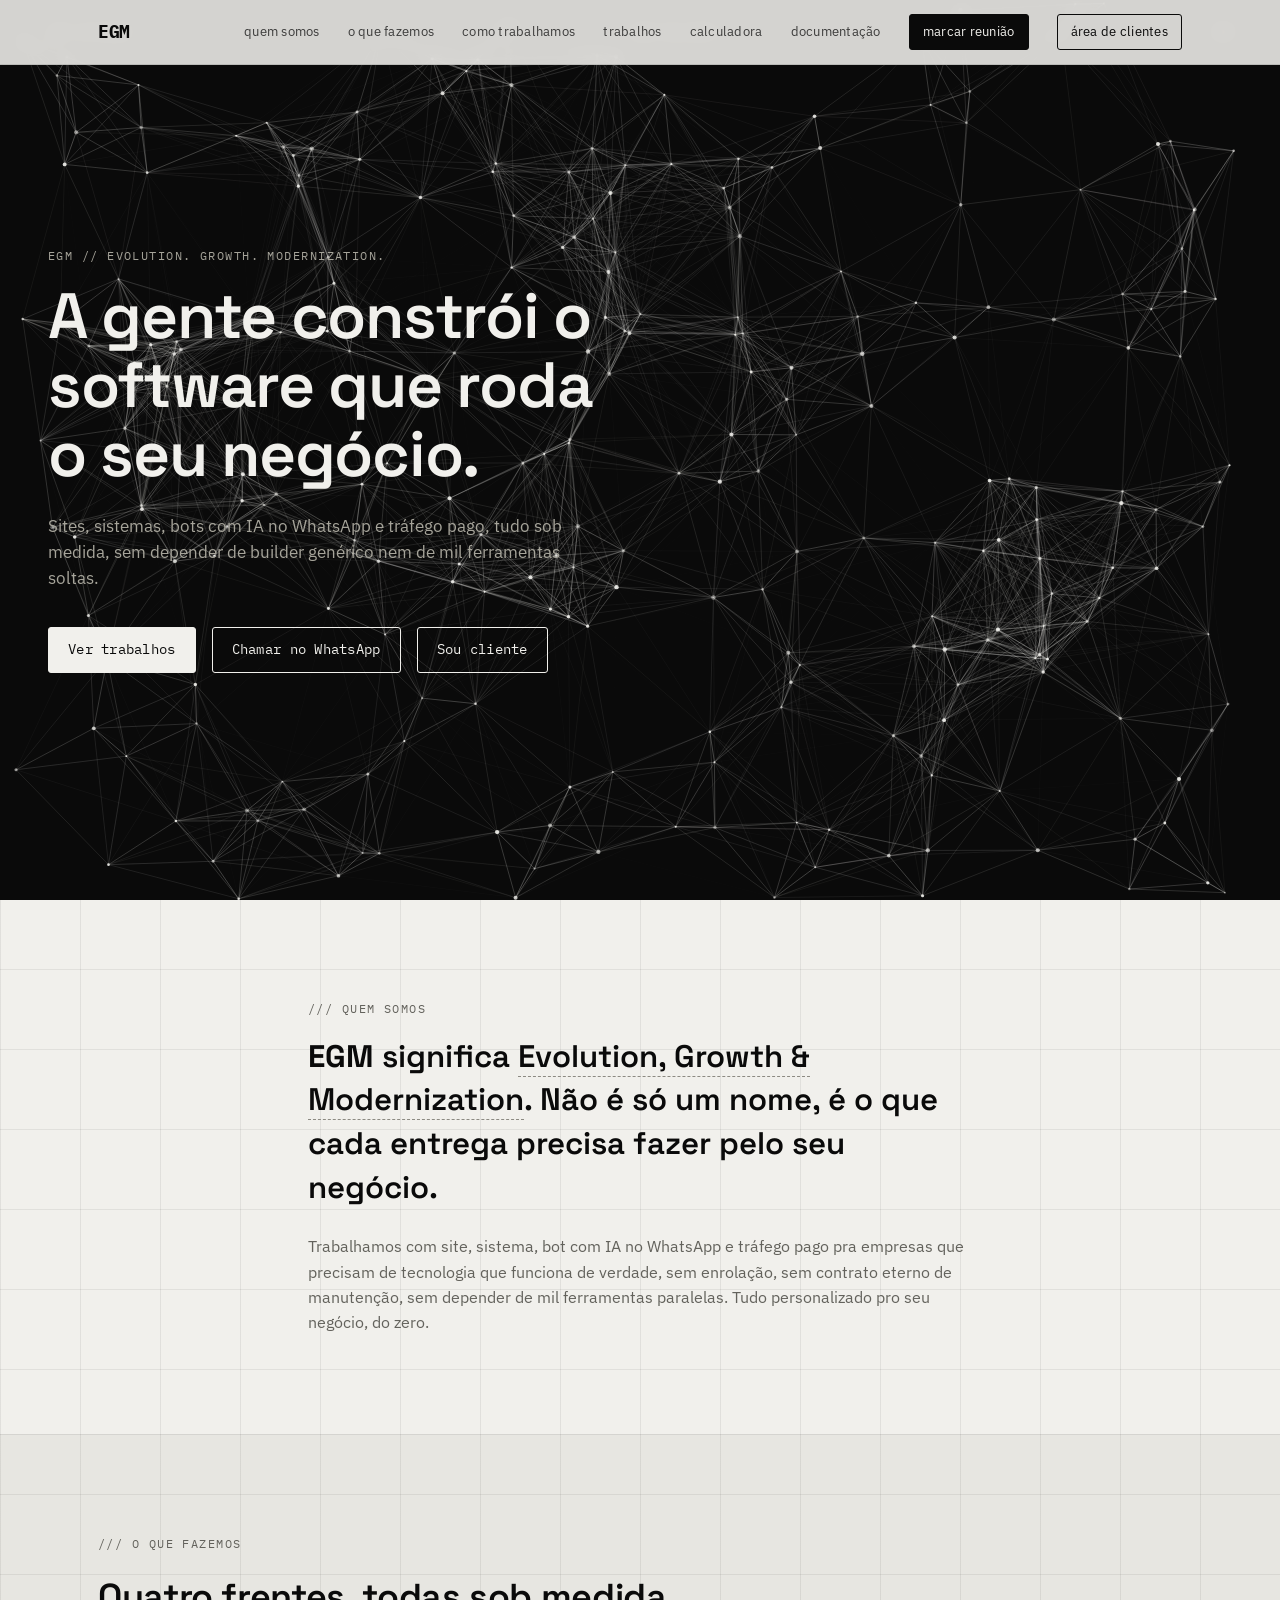
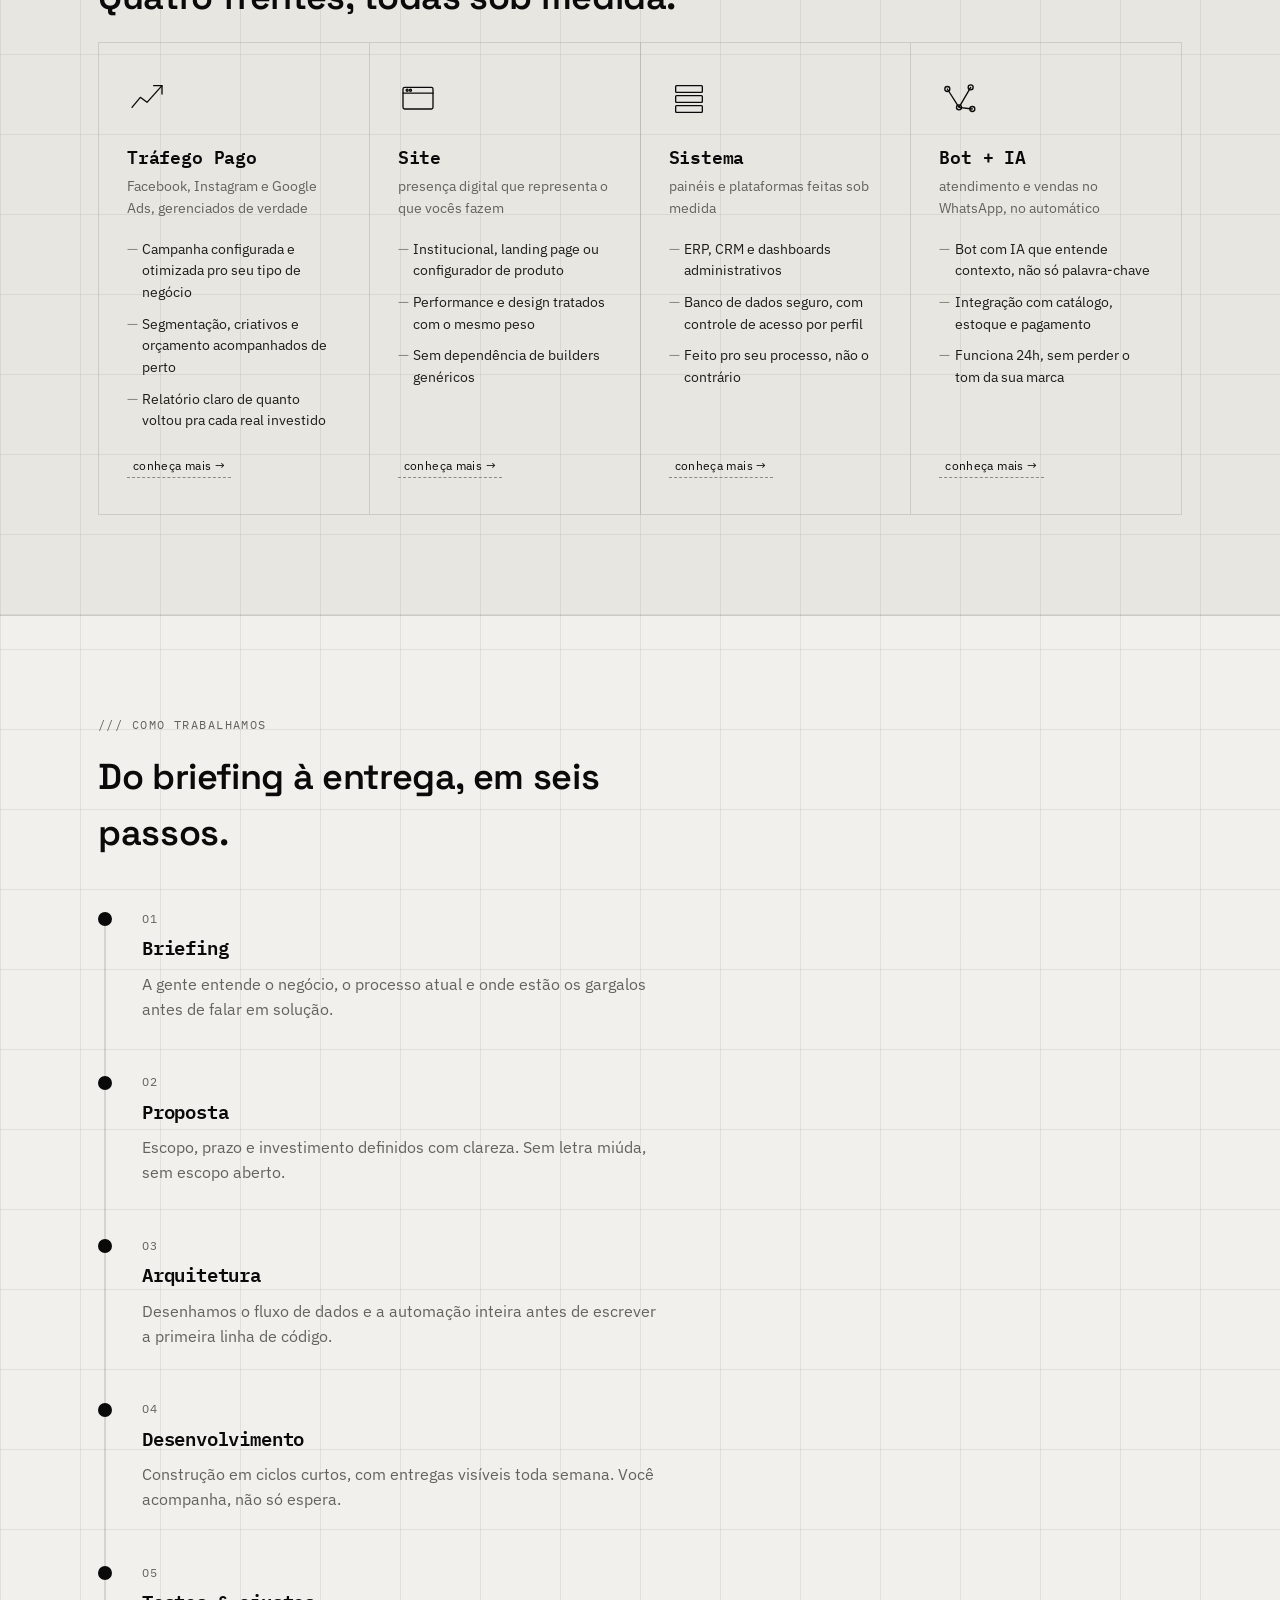
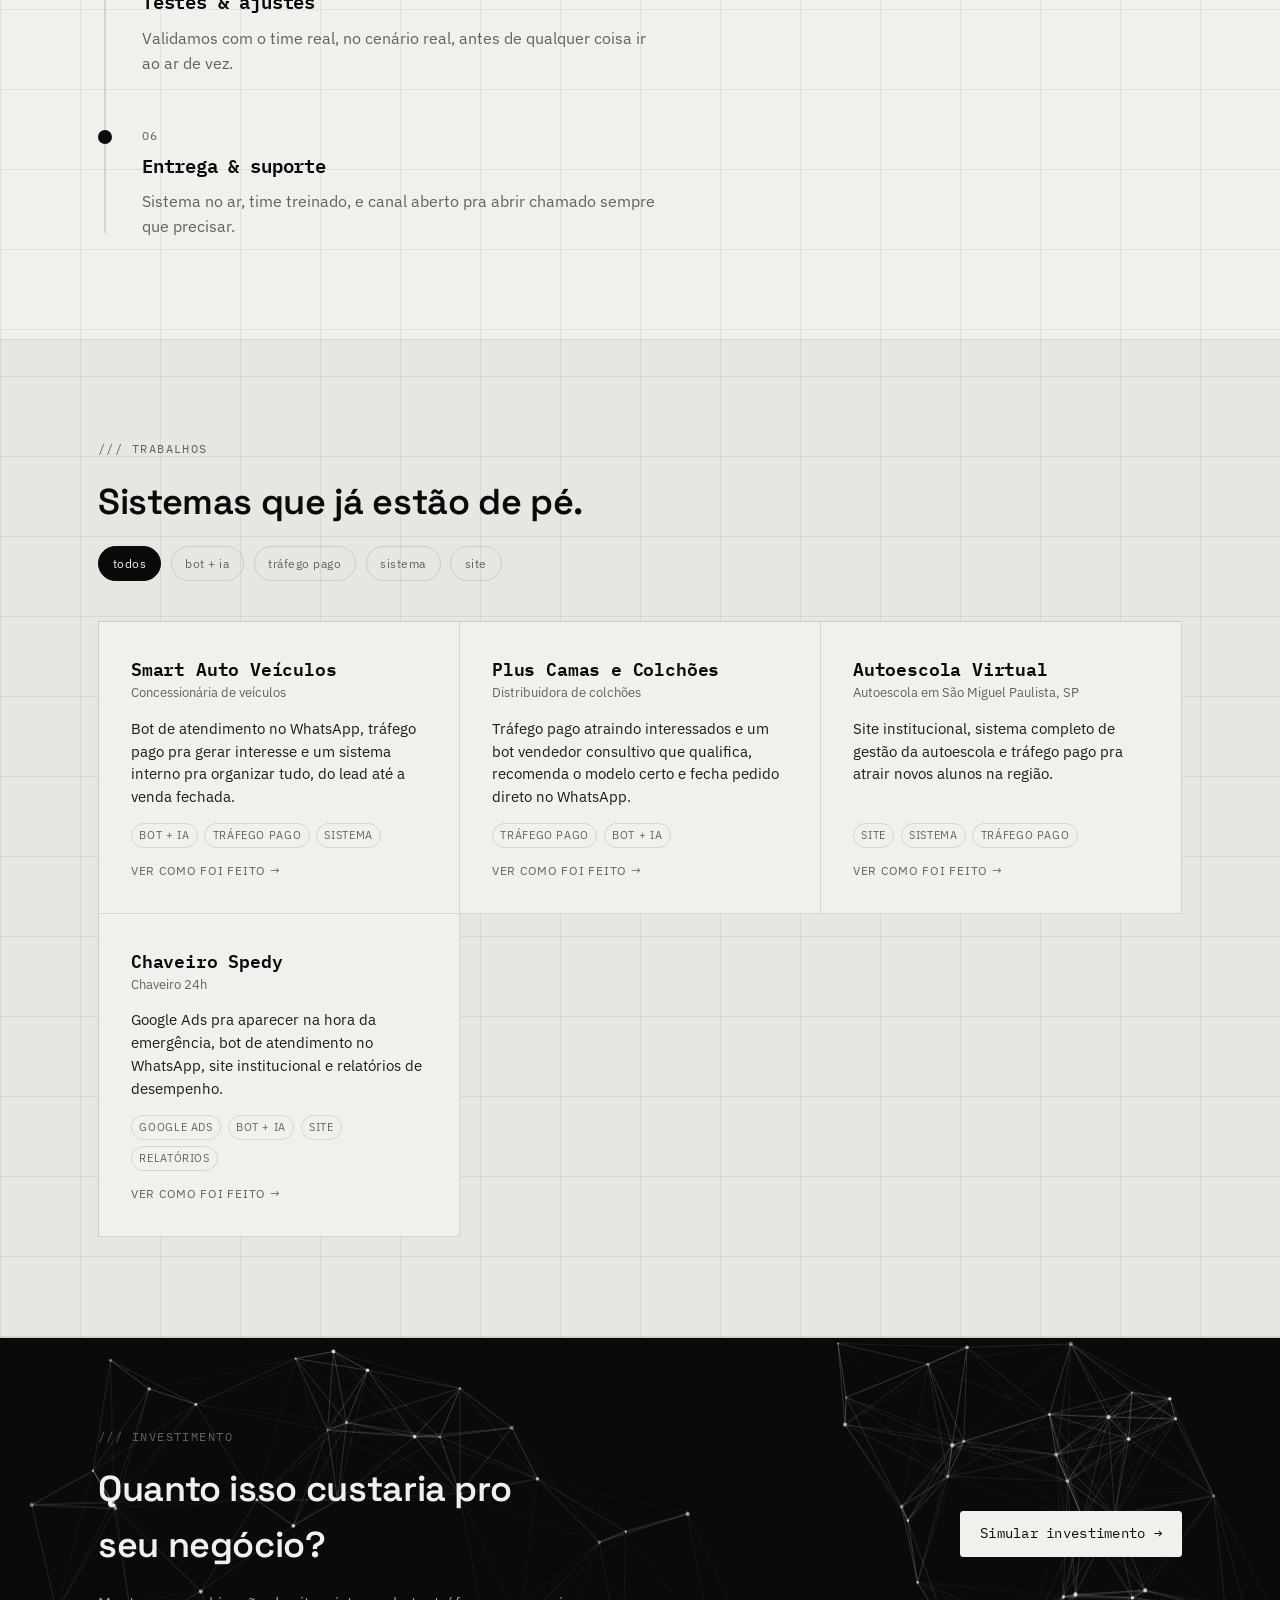
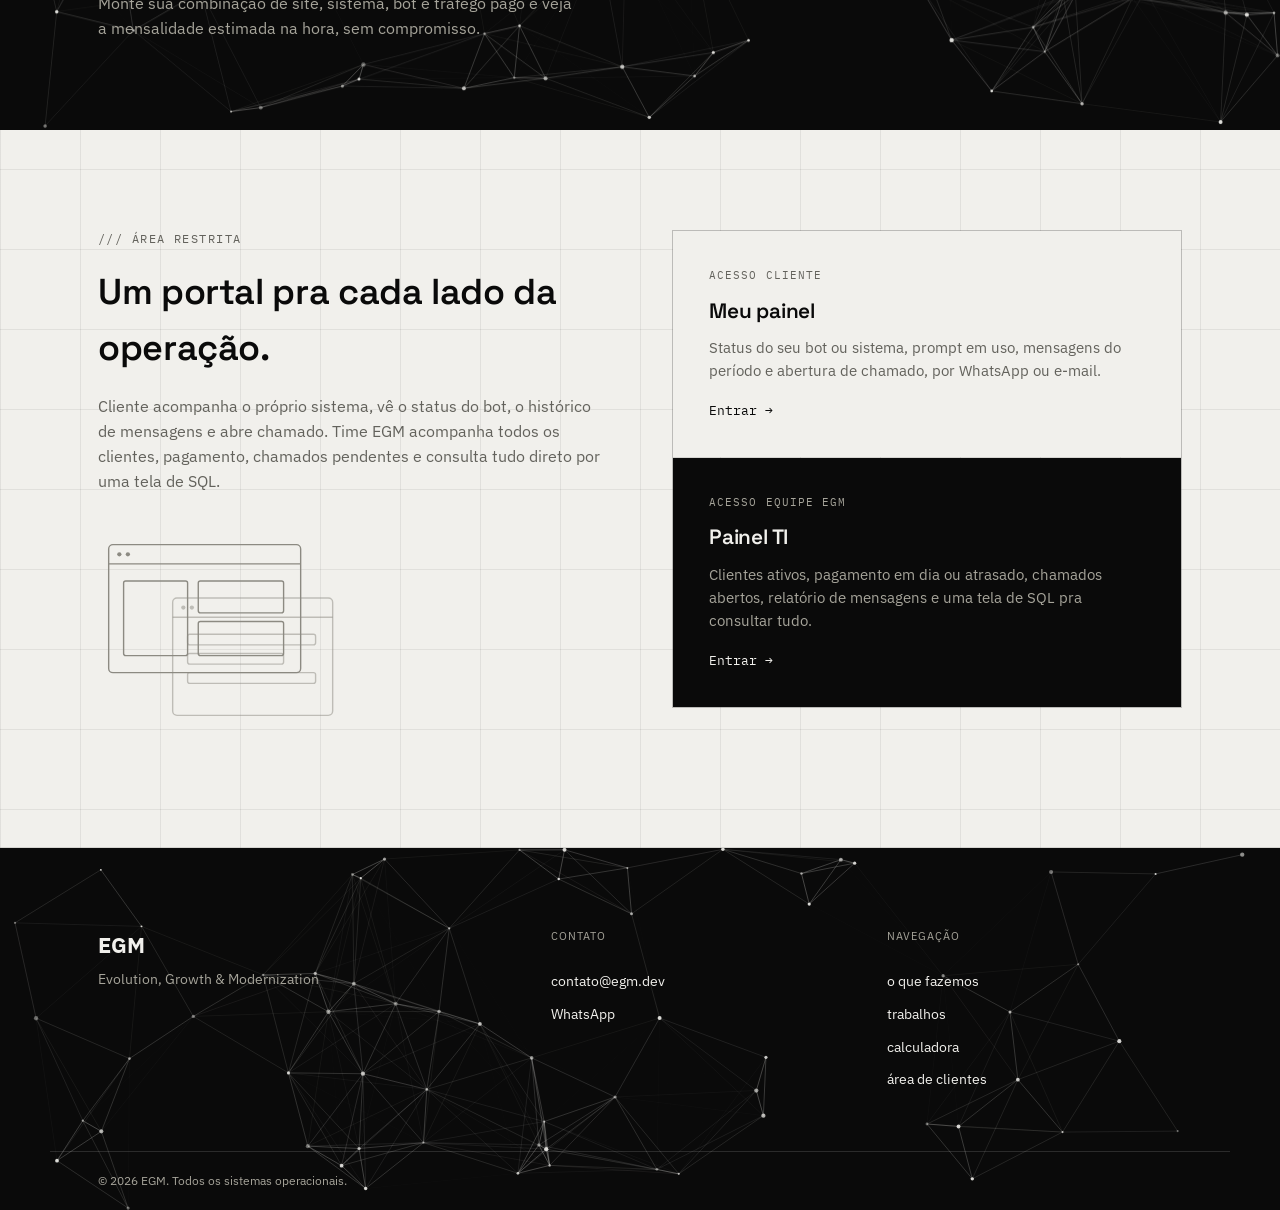
==== index.html @ 62f13600 "Atualiza projeto" ====
<!DOCTYPE html>
<html lang="pt-BR">
<head>
<meta charset="UTF-8">
<meta name="viewport" content="width=device-width, initial-scale=1.0">
<title>EGM | Evolution, Growth & Modernization</title>
<meta name="description" content="EGM constrói sites, sistemas, bots com IA e tráfego pago sob medida, do briefing ao suporte.">
<link rel="icon" type="image/png" href="assets/icon.png">
<meta property="og:type" content="website">
<meta property="og:title" content="EGM | Evolution, Growth & Modernization">
<meta property="og:description" content="Sites, sistemas, bots com IA no WhatsApp e tráfego pago, sob medida.">
<meta property="og:image" content="assets/logo.png">
<script type="application/ld+json">
{
  "@context": "https://schema.org",
  "@type": "Organization",
  "name": "EGM",
  "alternateName": "Evolution, Growth & Modernization",
  "description": "Sites, sistemas, bots com IA no WhatsApp e tráfego pago, sob medida.",
  "email": "contato@egm.dev",
  "url": "https://www.egm.dev/"
}
</script>
<link rel="preconnect" href="https://fonts.googleapis.com">
<link rel="preconnect" href="https://fonts.gstatic.com" crossorigin>
<link href="https://fonts.googleapis.com/css2?family=Space+Grotesk:wght@500;600;700&family=IBM+Plex+Mono:wght@400;500;600;700&family=IBM+Plex+Sans:wght@400;500;600&display=swap" rel="stylesheet">
<link rel="stylesheet" href="css/style.css">
</head>
<body>

<div class="scroll-progress" id="scrollProgress" aria-hidden="true"></div>

<a class="skip-link" href="#main">Pular para o conteúdo</a>

<header class="nav" id="nav">
  <div class="nav__inner">
    <a href="#top" class="nav__logo">EGM</a>
    <nav class="nav__links" aria-label="Navegação principal">
      <a href="#sobre">quem somos</a>
      <a href="#servicos">o que fazemos</a>
      <a href="#processo">como trabalhamos</a>
      <a href="#trabalhos">trabalhos</a>
      <a href="calculadora.html">calculadora</a>
      <a href="documentacao.html">documentação</a>
      <a href="https://wa.me/5511942544758?text=Ol%C3%A1%21%20Gostaria%20de%20marcar%20uma%20reuni%C3%A3o%20com%20a%20EGM." target="_blank" rel="noopener" class="nav__cta nav__cta--primary">marcar reunião</a>
      <a href="#clientes" class="nav__cta">área de clientes</a>
    </nav>
    <button class="nav__toggle" id="navToggle" aria-label="Abrir menu" aria-expanded="false">
      <span></span><span></span><span></span>
    </button>
  </div>
</header>

<main id="main">

  <!-- HERO -->
  <section class="hero" id="top">
    <canvas class="nodegraph-canvas" id="nodegraphHero" aria-hidden="true"></canvas>
    <div class="hero__grid-label" aria-hidden="true">
      <span>LAT -23.5505</span><span>LON -46.6333</span><span>BR</span>
    </div>
    <div class="hero__inner">
      <p class="eyebrow hero__eyebrow">EGM // EVOLUTION. GROWTH. MODERNIZATION.</p>
      <h1 class="hero__title">
        A gente constrói o<br>software que roda<br>o seu negócio.
      </h1>
      <p class="hero__sub">Sites, sistemas, bots com IA no WhatsApp e tráfego pago, tudo sob medida, sem depender de builder genérico nem de mil ferramentas soltas.</p>
      <div class="hero__actions">
        <a href="#trabalhos" class="btn btn--primary">Ver trabalhos</a>
        <a href="https://wa.me/5511942544758" target="_blank" rel="noopener" class="btn btn--ghost">Chamar no WhatsApp</a>
        <a href="#clientes" class="btn btn--ghost">Sou cliente</a>
      </div>
    </div>
  </section>

  <!-- SOBRE -->
  <section class="manifesto" id="sobre">
    <div class="section-inner manifesto__single">
      <p class="eyebrow">/// quem somos</p>
      <p class="manifesto__statement">
        <strong>EGM</strong> significa <em>Evolution, Growth &amp; Modernization</em>. Não é só um nome, é o que cada entrega precisa fazer pelo seu negócio.
      </p>
      <p class="manifesto__body">
        Trabalhamos com site, sistema, bot com IA no WhatsApp e tráfego pago pra empresas que precisam de tecnologia que funciona de verdade, sem enrolação, sem contrato eterno de manutenção, sem depender de mil ferramentas paralelas. Tudo personalizado pro seu negócio, do zero.
      </p>
    </div>
  </section>

  <!-- SERVIÇOS -->
  <section class="services section-tint" id="servicos">
    <div class="section-inner">
      <p class="eyebrow">/// o que fazemos</p>
      <h2 class="section-title">Quatro frentes, todas sob medida.</h2>
      <div class="services__grid">

        <article class="service-card">
          <div class="service-card__icon" aria-hidden="true">
            <svg viewBox="0 0 48 48"><path d="M6 34 L16 22 L24 28 L42 8" fill="none"/><path d="M32 8 H42 V18" fill="none"/></svg>
          </div>
          <h3>Tráfego Pago</h3>
          <p class="service-card__tag">Facebook, Instagram e Google Ads, gerenciados de verdade</p>
          <ul>
            <li>Campanha configurada e otimizada pro seu tipo de negócio</li>
            <li>Segmentação, criativos e orçamento acompanhados de perto</li>
            <li>Relatório claro de quanto voltou pra cada real investido</li>
          </ul>
          <button type="button" class="service-card__more" data-service="trafego">conheça mais →</button>
        </article>

        <article class="service-card">
          <div class="service-card__icon" aria-hidden="true">
            <svg viewBox="0 0 48 48"><rect x="6" y="10" width="36" height="26" rx="2"/><line x1="6" y1="17" x2="42" y2="17"/><circle cx="11" cy="13.5" r="1.2"/><circle cx="15" cy="13.5" r="1.2"/></svg>
          </div>
          <h3>Site</h3>
          <p class="service-card__tag">presença digital que representa o que vocês fazem</p>
          <ul>
            <li>Institucional, landing page ou configurador de produto</li>
            <li>Performance e design tratados com o mesmo peso</li>
            <li>Sem dependência de builders genéricos</li>
          </ul>
          <button type="button" class="service-card__more" data-service="site">conheça mais →</button>
        </article>

        <article class="service-card">
          <div class="service-card__icon" aria-hidden="true">
            <svg viewBox="0 0 48 48"><rect x="8" y="8" width="32" height="8" rx="1"/><rect x="8" y="20" width="32" height="8" rx="1"/><rect x="8" y="32" width="32" height="8" rx="1"/></svg>
          </div>
          <h3>Sistema</h3>
          <p class="service-card__tag">painéis e plataformas feitas sob medida</p>
          <ul>
            <li>ERP, CRM e dashboards administrativos</li>
            <li>Banco de dados seguro, com controle de acesso por perfil</li>
            <li>Feito pro seu processo, não o contrário</li>
          </ul>
          <button type="button" class="service-card__more" data-service="sistema">conheça mais →</button>
        </article>

        <article class="service-card">
          <div class="service-card__icon" aria-hidden="true">
            <svg viewBox="0 0 48 48"><circle cx="10" cy="12" r="3"/><circle cx="38" cy="10" r="3"/><circle cx="24" cy="34" r="3"/><circle cx="40" cy="36" r="3"/><path d="M10 12 L24 34 M38 10 L24 34 M24 34 L40 36" /></svg>
          </div>
          <h3>Bot + IA</h3>
          <p class="service-card__tag">atendimento e vendas no WhatsApp, no automático</p>
          <ul>
            <li>Bot com IA que entende contexto, não só palavra-chave</li>
            <li>Integração com catálogo, estoque e pagamento</li>
            <li>Funciona 24h, sem perder o tom da sua marca</li>
          </ul>
          <button type="button" class="service-card__more" data-service="bot">conheça mais →</button>
        </article>

      </div>
    </div>
  </section>

  <!-- PROCESSO / TIMELINE -->
  <section class="process" id="processo">
    <div class="section-inner">
      <p class="eyebrow">/// como trabalhamos</p>
      <h2 class="section-title">Do briefing à entrega, em seis passos.</h2>
      <div class="timeline" id="timeline">
        <div class="timeline__rail" aria-hidden="true"><div class="timeline__rail-fill" id="timelineFill"></div></div>
        <!-- timeline steps injected here via JS from data/timeline.json -->
      </div>
    </div>
  </section>

  <!-- TRABALHOS / PORTFOLIO -->
  <section class="portfolio section-tint" id="trabalhos">
    <div class="section-inner">
      <p class="eyebrow">/// trabalhos</p>
      <h2 class="section-title">Sistemas que já estão de pé.</h2>
      <div class="portfolio__filters" id="portfolioFilters" role="tablist" aria-label="Filtrar trabalhos por categoria">
        <button class="filter-btn is-active" data-filter="all" role="tab" aria-selected="true">todos</button>
        <button class="filter-btn" data-filter="bot" role="tab" aria-selected="false">bot + ia</button>
        <button class="filter-btn" data-filter="trafego" role="tab" aria-selected="false">tráfego pago</button>
        <button class="filter-btn" data-filter="sistema" role="tab" aria-selected="false">sistema</button>
        <button class="filter-btn" data-filter="site" role="tab" aria-selected="false">site</button>
      </div>
      <div class="portfolio__grid" id="portfolioGrid">
        <!-- project cards injected here via JS from data/projects.json -->
      </div>
    </div>
  </section>

  <!-- CTA CALCULADORA -->
  <section class="calc-promo">
    <canvas class="nodegraph-canvas" id="nodegraphCalcPromo" aria-hidden="true"></canvas>
    <div class="section-inner calc-promo__inner">
      <div>
        <p class="eyebrow">/// investimento</p>
        <h2 class="section-title calc-promo__title">Quanto isso custaria pro seu negócio?</h2>
        <p class="section-lead calc-promo__lead">Monte sua combinação de site, sistema, bot e tráfego pago e veja a mensalidade estimada na hora, sem compromisso.</p>
      </div>
      <a href="calculadora.html" class="btn btn--primary calc-promo__btn">Simular investimento →</a>
    </div>
  </section>

  <!-- ÁREA DE CLIENTES -->
  <section class="client-area" id="clientes">
    <div class="section-inner client-area__grid">
      <div>
        <p class="eyebrow">/// área restrita</p>
        <h2 class="section-title">Um portal pra cada lado da operação.</h2>
        <p class="section-lead">Cliente acompanha o próprio sistema, vê o status do bot, o histórico de mensagens e abre chamado. Time EGM acompanha todos os clientes, pagamento, chamados pendentes e consulta tudo direto por uma tela de SQL.</p>
        <svg class="client-area__art" viewBox="0 0 300 200" aria-hidden="true">
          <rect x="10" y="10" width="180" height="120" rx="4" fill="none"/>
          <line x1="10" y1="28" x2="190" y2="28"/>
          <circle cx="20" cy="19" r="2"/><circle cx="28" cy="19" r="2"/>
          <rect x="24" y="44" width="60" height="70" rx="2" fill="none"/>
          <rect x="94" y="44" width="80" height="30" rx="2" fill="none"/>
          <rect x="94" y="82" width="80" height="32" rx="2" fill="none"/>
          <rect x="70" y="60" width="150" height="110" rx="4" fill="none" opacity="0.5"/>
          <line x1="70" y1="78" x2="220" y2="78" opacity="0.5"/>
          <circle cx="80" cy="69" r="2" opacity="0.5"/><circle cx="88" cy="69" r="2" opacity="0.5"/>
          <rect x="84" y="94" width="120" height="10" rx="2" opacity="0.5" fill="none"/>
          <rect x="84" y="112" width="90" height="10" rx="2" opacity="0.5" fill="none"/>
          <rect x="84" y="130" width="120" height="10" rx="2" opacity="0.5" fill="none"/>
        </svg>
      </div>

      <div class="portal-teaser">
        <a class="portal-card" href="portal/login.html?role=cliente">
          <span class="portal-card__tag">acesso cliente</span>
          <h3>Meu painel</h3>
          <p>Status do seu bot ou sistema, prompt em uso, mensagens do período e abertura de chamado, por WhatsApp ou e-mail.</p>
          <span class="portal-card__cta">Entrar →</span>
        </a>
        <a class="portal-card portal-card--dark" href="portal/login.html?role=ti">
          <span class="portal-card__tag">acesso equipe egm</span>
          <h3>Painel TI</h3>
          <p>Clientes ativos, pagamento em dia ou atrasado, chamados abertos, relatório de mensagens e uma tela de SQL pra consultar tudo.</p>
          <span class="portal-card__cta">Entrar →</span>
        </a>
      </div>
    </div>
  </section>

</main>

<footer class="footer" id="contato">
  <canvas class="nodegraph-canvas" id="nodegraphFooter" aria-hidden="true"></canvas>
  <div class="section-inner footer__grid">
    <div>
      <p class="footer__logo">EGM</p>
      <p class="footer__meaning">Evolution, Growth &amp; Modernization</p>
    </div>
    <div class="footer__col">
      <p class="footer__label">contato</p>
      <a href="mailto:contato@egm.dev">contato@egm.dev</a>
      <a href="https://wa.me/5511942544758" target="_blank" rel="noopener">WhatsApp</a>
    </div>
    <div class="footer__col">
      <p class="footer__label">navegação</p>
      <a href="#servicos">o que fazemos</a>
      <a href="#trabalhos">trabalhos</a>
      <a href="calculadora.html">calculadora</a>
      <a href="#clientes">área de clientes</a>
    </div>
  </div>
  <div class="footer__bottom section-inner">
    <span>© <span id="year"></span> EGM. Todos os sistemas operacionais.</span>
  </div>
</footer>

<div class="modal" id="infoModal" aria-hidden="true">
  <div class="modal__backdrop" data-close></div>
  <div class="modal__box" role="dialog" aria-modal="true" aria-labelledby="modalTitle">
    <div class="terminal-box__head">
      <span class="terminal-dot"></span><span class="terminal-dot"></span><span class="terminal-dot"></span>
      <span class="terminal-box__title" id="modalWindowTitle">log_output</span>
      <button class="modal__close" data-close aria-label="Fechar">×</button>
    </div>
    <div class="modal__body">
      <p class="console__line console__prompt" id="modalCategory">&gt;</p>
      <h3 id="modalTitle"></h3>
      <p id="modalClient" class="modal__client"></p>
      <p id="modalDetail"></p>
      <div class="modal__stack" id="modalStack"></div>
      <p class="modal__metric" id="modalMetric"></p>
    </div>
  </div>
</div>

<a href="calculadora.html" class="float-cta" id="floatCta">
  <span class="float-cta__icon" aria-hidden="true">＋</span> Calcular investimento
</a>

<script src="js/nodegraph.js"></script>
<script src="js/site-common.js"></script>
<script src="js/main.js"></script>
</body>
</html>
---- css/style.css ----
/* ============================================================
   EGM — design tokens
   Light "blueprint paper" canvas with dark terminal insets.
   Palette stays black / white / gray — red is the only functional
   accent, reserved strictly for error/urgent states.
   ============================================================ */
:root{
  --paper: #F1F0EC;
  --paper-dim: #E7E6E1;
  --ink: #0A0A0A;
  --ink-soft: #1C1C1A;
  --line: rgba(10,10,10,0.12);
  --line-soft: rgba(10,10,10,0.07);
  --gray-600: #63625C;
  --gray-400: #8C8A82;

  --dark-bg: #0A0A0A;
  --dark-bg-soft: #141412;
  --dark-line: rgba(241,240,236,0.14);
  --dark-line-soft: rgba(241,240,236,0.08);
  --dark-text: #F1F0EC;
  --dark-text-dim: #A6A49A;

  --danger: #E24F4F;

  --font-mono: 'IBM Plex Mono', ui-monospace, SFMono-Regular, Menlo, monospace;
  --font-sans: 'IBM Plex Sans', -apple-system, BlinkMacSystemFont, sans-serif;
  --font-display: 'Space Grotesk', 'IBM Plex Mono', sans-serif;

  --max: 1180px;
  --gutter: clamp(1.25rem, 4vw, 3rem);
  --radius: 3px;
  --ease: cubic-bezier(.16,.84,.44,1);
}

*,*::before,*::after{ box-sizing:border-box; }
html{ scroll-behavior:smooth; }
@media (prefers-reduced-motion: reduce){
  html{ scroll-behavior:auto; }
  *,*::before,*::after{ animation-duration:0.001ms !important; animation-iteration-count:1 !important; transition-duration:0.001ms !important; scroll-behavior:auto !important; }
}

body{
  margin:0;
  background:
    repeating-linear-gradient(90deg, var(--line-soft) 0 1px, transparent 1px 80px),
    repeating-linear-gradient(0deg, var(--line-soft) 0 1px, transparent 1px 80px),
    var(--paper);
  color:var(--ink);
  font-family:var(--font-sans);
  font-size:16px;
  line-height:1.55;
  -webkit-font-smoothing:antialiased;
}

h1,h2,h3,.eyebrow,.nav__logo,button,input,select,textarea,label,.console,.terminal-box{
  font-family:var(--font-mono);
}

h1,h2,h3{ margin:0; font-weight:600; letter-spacing:-0.01em; }
.hero__title,.section-title,.manifesto__statement,.modal__body h3{ font-family:var(--font-display); font-weight:600; }
p{ margin:0; }
ul{ margin:0; padding:0; list-style:none; }
a{ color:inherit; text-decoration:none; }
img,svg{ display:block; max-width:100%; }
button{ font:inherit; cursor:pointer; background:none; border:none; color:inherit; }
input,select,textarea{ font:inherit; color:inherit; }

.skip-link{
  position:absolute; left:-999px; top:0; background:var(--ink); color:var(--paper);
  padding:.6em 1em; z-index:1000;
}
.skip-link:focus{ left:1em; top:1em; }

:focus-visible{ outline:2px solid var(--ink); outline-offset:3px; }
.dark-context :focus-visible{ outline-color:var(--paper); }

.section-inner{ max-width:var(--max); margin:0 auto; padding:0 var(--gutter); }
.section-tint{
  background:
    repeating-linear-gradient(90deg, var(--line-soft) 0 1px, transparent 1px 80px),
    repeating-linear-gradient(0deg, var(--line-soft) 0 1px, transparent 1px 80px),
    var(--paper-dim);
}
.eyebrow{
  font-size:.75rem; letter-spacing:.12em; text-transform:uppercase;
  color:var(--gray-600); margin:0 0 1rem;
}
.dark-context .eyebrow{ color:var(--dark-text-dim); }
.section-title{ font-size:clamp(1.5rem,3vw,2.25rem); margin-bottom:1rem; max-width:26ch; }
.section-lead{ color:var(--gray-600); max-width:56ch; margin-bottom:2.5rem; font-size:1.02rem; }

.btn{
  display:inline-flex; align-items:center; gap:.5em;
  font-family:var(--font-mono); font-size:.85rem; letter-spacing:.02em;
  padding:.85em 1.4em; border:1px solid var(--ink); border-radius:var(--radius);
  transition:background .18s var(--ease), color .18s var(--ease), border-color .18s var(--ease), transform .18s var(--ease);
}
.btn--primary{ background:var(--ink); color:var(--paper); }
.btn--primary:hover{ background:transparent; color:var(--ink); transform:translateY(-1px); }
.btn--ghost{ background:transparent; color:var(--ink); }
.btn--ghost:hover{ background:var(--ink); color:var(--paper); }
.dark-context .btn,
.hero .btn,
.terminal-box .btn,
.console .btn,
.console__output .btn{ border-color:var(--dark-text); }
.hero .btn--primary,
.terminal-box .btn--primary,
.console .btn--primary,
.console__output .btn--primary{ background:var(--paper); color:var(--ink); }
.hero .btn--primary:hover,
.terminal-box .btn--primary:hover,
.console .btn--primary:hover,
.console__output .btn--primary:hover{ background:transparent; color:var(--paper); }
.hero .btn--ghost,
.terminal-box .btn--ghost,
.console__output .btn--ghost{ color:var(--paper); }
.hero .btn--ghost:hover,
.terminal-box .btn--ghost:hover,
.console__output .btn--ghost:hover{ background:var(--paper); color:var(--ink); }

/* ============================================================
   NAV
   ============================================================ */
.nav{
  position:fixed; top:0; left:0; right:0; z-index:500;
  background:rgba(241,240,236,0.88); backdrop-filter:blur(8px);
  border-bottom:1px solid var(--line);
}
.nav__inner{
  max-width:var(--max); margin:0 auto; padding:0 var(--gutter);
  height:64px; display:flex; align-items:center; justify-content:space-between;
}
.nav__logo{ font-weight:700; font-size:1.1rem; letter-spacing:-0.02em; }
.nav__links{ display:flex; align-items:center; gap:1.75rem; font-size:.82rem; letter-spacing:.02em; }
.nav__links a{ opacity:.75; transition:opacity .15s; white-space:nowrap; }
.nav__links a:hover{ opacity:1; }
.nav__cta{ border:1px solid var(--ink); padding:.5em 1em; border-radius:var(--radius); opacity:1 !important; }
.nav__cta--primary{ background:var(--ink); color:var(--paper); }
.nav__cta--primary:hover{ background:var(--ink-soft); }
.nav__toggle{ display:none; flex-direction:column; gap:5px; width:22px; }
.nav__toggle span{ height:2px; background:var(--ink); display:block; }

@media (max-width:860px){
  .nav__toggle{ display:flex; }
  .nav__links{
    position:fixed; top:64px; left:0; right:0; background:var(--paper);
    flex-direction:column; align-items:flex-start; gap:0; border-bottom:1px solid var(--line);
    max-height:0; overflow:hidden; transition:max-height .25s var(--ease);
  }
  .nav__links.is-open{ max-height:400px; }
  .nav__links a{ width:100%; padding:1em var(--gutter); border-top:1px solid var(--line-soft); opacity:1; }
  .nav__cta{ border:none; }
}

/* ============================================================
   HERO
   ============================================================ */
.hero{
  position:relative; overflow:hidden; background:var(--dark-bg); color:var(--dark-text);
  min-height:100svh; display:flex; flex-direction:column; justify-content:center;
  padding:120px var(--gutter) 100px;
}
.nodegraph-canvas{ position:absolute; inset:0; width:100%; height:100%; z-index:0; }
.hero__grid-label{
  position:absolute; top:24px; left:var(--gutter); right:var(--gutter);
  display:flex; justify-content:space-between; font-size:.68rem; letter-spacing:.1em;
  color:var(--dark-text-dim); z-index:1;
}
.hero__inner{ position:relative; z-index:1; max-width:820px; }
.hero__eyebrow{ color:var(--dark-text-dim); }
.hero__title{
  font-size:clamp(2.1rem,5.5vw,4rem); line-height:1.08; letter-spacing:-0.02em;
  margin-bottom:1.5rem;
}
.hero__sub{ color:var(--dark-text-dim); font-size:1.05rem; max-width:52ch; margin-bottom:2.25rem; }
.hero__actions{ display:flex; gap:1rem; flex-wrap:wrap; }

/* ============================================================
   MANIFESTO
   ============================================================ */
.manifesto{ padding:100px 0; border-bottom:1px solid var(--line); }
.manifesto__single{ max-width:760px; }
.manifesto__statement{ font-size:clamp(1.3rem,2.6vw,1.95rem); line-height:1.4; margin-bottom:1.5rem; }
.manifesto__statement em{ font-style:normal; border-bottom:1px dashed var(--gray-400); }
.manifesto__body{ color:var(--gray-600); font-size:1.02rem; }

/* ============================================================
   SERVICES
   ============================================================ */
.services{ padding:100px 0; border-bottom:1px solid var(--line); }
.services__grid{
  display:grid; grid-template-columns:repeat(4,1fr); gap:0;
  border-top:1px solid var(--line); border-left:1px solid var(--line);
}
.service-card{
  padding:2.25rem 1.75rem; border-right:1px solid var(--line); border-bottom:1px solid var(--line);
  transition:background .2s var(--ease); display:flex; flex-direction:column;
}
.service-card:hover{ background:var(--paper-dim); }
.service-card__icon{ width:40px; height:40px; margin-bottom:1.5rem; color:var(--ink); }
.service-card__icon svg{ width:100%; height:100%; fill:none; stroke:currentColor; stroke-width:1.6; stroke-linecap:round; stroke-linejoin:round; }
.service-card h3{ font-size:1.1rem; margin-bottom:.4rem; }
.service-card__tag{ color:var(--gray-600); font-size:.85rem; margin-bottom:1.25rem; }
.service-card ul{ display:flex; flex-direction:column; gap:.6rem; }
.service-card li{
  font-family:var(--font-sans); font-size:.88rem; color:var(--ink-soft);
  padding-left:1.1em; position:relative;
}
.service-card li::before{ content:'—'; position:absolute; left:0; color:var(--gray-400); }
.service-card__more{
  margin-top:auto; padding-top:1.5rem; align-self:flex-start;
  font-size:.78rem; letter-spacing:.03em; color:var(--ink); border-bottom:1px dashed var(--gray-400);
}
.service-card__more:hover{ border-color:var(--ink); }

@media (max-width:1000px){
  .services__grid{ grid-template-columns:repeat(2,1fr); }
}
@media (max-width:560px){
  .services__grid{ grid-template-columns:1fr; }
}

/* ============================================================
   PROCESS / TIMELINE
   ============================================================ */
.process{ padding:100px 0; border-bottom:1px solid var(--line); }
.timeline{ position:relative; margin-top:3rem; padding-left:2.75rem; }
.timeline__rail{
  position:absolute; left:6px; top:6px; bottom:6px; width:2px; background:var(--line);
}
.timeline__rail-fill{
  width:100%; height:0%; background:var(--ink); transition:height .1s linear;
}
.timeline-step{
  position:relative; padding-bottom:3.25rem; opacity:0; transform:translateY(16px);
  transition:opacity .5s var(--ease), transform .5s var(--ease);
}
.timeline-step.is-visible{ opacity:1; transform:translateY(0); }
.timeline-step:last-child{ padding-bottom:0; }
.timeline-step__marker{
  position:absolute; left:-2.75rem; top:.15rem; width:14px; height:14px; border-radius:50%;
  background:var(--paper); border:2px solid var(--gray-400); transition:border-color .3s, background .3s;
}
.timeline-step.is-visible .timeline-step__marker{ border-color:var(--ink); background:var(--ink); }
.timeline-step__num{ font-size:.75rem; color:var(--gray-600); letter-spacing:.08em; margin-bottom:.35rem; display:block; }
.timeline-step h3{ font-size:1.2rem; margin-bottom:.5rem; }
.timeline-step p{ color:var(--gray-600); max-width:52ch; font-family:var(--font-sans); }

/* ============================================================
   PORTFOLIO
   ============================================================ */
.portfolio{ padding:100px 0; border-bottom:1px solid var(--line); }
.portfolio__filters{ display:flex; gap:.6rem; margin-bottom:2.5rem; flex-wrap:wrap; }
.filter-btn{
  font-size:.78rem; letter-spacing:.04em; padding:.55em 1.1em; border:1px solid var(--line);
  border-radius:100px; color:var(--gray-600); transition:all .18s var(--ease);
}
.filter-btn:hover{ border-color:var(--ink); color:var(--ink); }
.filter-btn.is-active{ background:var(--ink); border-color:var(--ink); color:var(--paper); }
.portfolio__grid{ display:grid; grid-template-columns:repeat(auto-fill,minmax(300px,1fr)); border-top:1px solid var(--line); border-left:1px solid var(--line); }
.project-card{
  background:var(--paper); padding:2rem; text-align:left; display:flex; flex-direction:column; gap:.9rem;
  transition:background .2s var(--ease); min-height:220px;
  border-right:1px solid var(--line); border-bottom:1px solid var(--line);
}
.project-card:hover{ background:var(--paper-dim); }
.project-card__top{ display:flex; justify-content:space-between; align-items:flex-start; gap:1rem; }
.project-card h3{ font-size:1.15rem; }
.project-card__client{ font-size:.82rem; color:var(--gray-600); font-family:var(--font-sans); }
.project-card__summary{ font-family:var(--font-sans); font-size:.92rem; color:var(--ink-soft); flex:1; }
.project-card__tags{ display:flex; flex-wrap:wrap; gap:.4rem; }
.project-card__tags span{
  font-size:.66rem; letter-spacing:.06em; text-transform:uppercase; color:var(--gray-600);
  border:1px solid var(--line); border-radius:100px; padding:.3em .7em; white-space:nowrap;
}
.project-card__more{ font-size:.75rem; letter-spacing:.06em; color:var(--gray-600); text-transform:uppercase; }
.project-card.is-hidden{ display:none; }

/* ============================================================
   CONSOLE — shared dark input/output component
   (used by the price calculator page and reused across the portal)
   ============================================================ */
.console{
  display:grid; grid-template-columns:1fr 1fr; border:1px solid var(--ink); border-radius:var(--radius); overflow:hidden;
}
.console__panel{ padding:2.25rem; }
.console__inputs{ background:var(--paper); border-right:1px solid var(--ink); display:flex; flex-direction:column; gap:1.4rem; }
.console__output{ background:var(--dark-bg); color:var(--dark-text); }
.console__prompt{ color:var(--dark-text-dim); font-size:.85rem; margin-bottom:1.5rem; }
.console__row{
  display:flex; justify-content:space-between; align-items:baseline; gap:1rem;
  padding:.7em 0; border-bottom:1px dashed var(--dark-line);
  font-size:.82rem;
}
.console__row span{ color:var(--dark-text-dim); }
.console__row strong{ font-size:.95rem; }
.console__cta{ margin-top:1.75rem; width:100%; justify-content:center; }

.field{ display:flex; flex-direction:column; gap:.5rem; }
.field label{ font-size:.72rem; letter-spacing:.06em; text-transform:uppercase; color:var(--gray-600); }
.dark-context .field label, .terminal-box .field label{ color:var(--dark-text-dim); }
.field input, .field select, .field textarea{
  background:transparent; border:1px solid var(--line); border-radius:var(--radius);
  padding:.75em .9em; font-size:.92rem;
}
.terminal-box .field input, .terminal-box .field select, .terminal-box .field textarea{
  border-color:var(--dark-line); color:var(--dark-text);
}
.field input:focus, .field select:focus, .field textarea:focus{ border-color:var(--ink); }
.terminal-box .field input:focus, .terminal-box .field select:focus, .terminal-box .field textarea:focus{ border-color:var(--dark-text); }

@media (max-width:760px){
  .console{ grid-template-columns:1fr; }
  .console__inputs{ border-right:none; border-bottom:1px solid var(--ink); }
}

/* ============================================================
   CLIENT AREA
   ============================================================ */
.client-area{ padding:100px 0; border-bottom:1px solid var(--line); }
.client-area__grid{ display:grid; grid-template-columns:1fr 1fr; gap:4rem; align-items:start; }
.client-area__art{ width:100%; max-width:320px; margin-top:2.5rem; color:var(--gray-400); }
.client-area__art rect,.client-area__art line{ stroke:currentColor; stroke-width:1.3; fill:none; }
.client-area__art circle{ fill:currentColor; stroke:none; }
.terminal-box{
  background:var(--dark-bg); color:var(--dark-text); border-radius:var(--radius); overflow:hidden;
  border:1px solid var(--dark-line);
}
.terminal-box__head{
  display:flex; align-items:center; gap:.5rem; padding:.85rem 1.1rem; border-bottom:1px solid var(--dark-line);
}
.terminal-dot{ width:9px; height:9px; border-radius:50%; background:var(--dark-line); }
.terminal-box__title{ margin-left:.5rem; font-size:.72rem; color:var(--dark-text-dim); letter-spacing:.05em; }
.terminal-box__body{ padding:1.75rem; display:flex; flex-direction:column; gap:1.1rem; }
.terminal-box__body.is-hidden{ display:none; }
.terminal-box__actions{ display:flex; gap:.75rem; margin-top:.5rem; }
.form-msg{ font-size:.82rem; min-height:1.2em; }
.form-msg.is-error{ color:var(--danger); }
.form-msg.is-success{ color:var(--dark-text); font-weight:600; }
.form-msg.is-loading{ color:var(--dark-text-dim); }

@media (max-width:820px){
  .client-area__grid{ grid-template-columns:1fr; gap:2.5rem; }
}

/* ============================================================
   FOOTER
   ============================================================ */
.footer{ position:relative; background:var(--dark-bg); color:var(--dark-text); overflow:hidden; padding:80px 0 0; }
.footer__grid{ position:relative; z-index:1; display:grid; grid-template-columns:1.4fr 1fr 1fr; gap:2.5rem; padding-bottom:60px; }
.footer__logo{ font-size:1.4rem; font-weight:700; }
.footer__meaning{ color:var(--dark-text-dim); font-size:.85rem; margin-top:.4rem; }
.footer__label{ font-size:.7rem; letter-spacing:.08em; text-transform:uppercase; color:var(--dark-text-dim); margin-bottom:.9rem; }
.footer__col{ display:flex; flex-direction:column; gap:.65rem; font-size:.9rem; }
.footer__col a:hover{ color:var(--dark-text-dim); text-decoration:underline; }
.footer__bottom{
  position:relative; z-index:1; border-top:1px solid var(--dark-line); padding:1.25rem var(--gutter);
  font-size:.75rem; color:var(--dark-text-dim); display:flex; justify-content:space-between;
}

@media (max-width:760px){
  .footer__grid{ grid-template-columns:1fr; gap:2rem; }
}

/* ============================================================
   MODAL
   ============================================================ */
.modal{ position:fixed; inset:0; z-index:1000; display:flex; align-items:center; justify-content:center; padding:1.5rem; visibility:hidden; opacity:0; transition:opacity .2s var(--ease), visibility .2s; }
.modal.is-open{ visibility:visible; opacity:1; }
.modal__backdrop{ position:absolute; inset:0; background:rgba(10,10,10,0.6); backdrop-filter:blur(3px); }
.modal__box{
  position:relative; z-index:1; max-width:600px; width:100%; max-height:85vh; overflow-y:auto;
  background:var(--dark-bg); color:var(--dark-text); border-radius:var(--radius); border:1px solid var(--dark-line);
  transform:translateY(12px) scale(.98); transition:transform .22s var(--ease);
}
.modal.is-open .modal__box{ transform:translateY(0) scale(1); }
.modal__close{ margin-left:auto; font-size:1.2rem; line-height:1; color:var(--dark-text-dim); }
.modal__close:hover{ color:var(--dark-text); }
.modal__body{ padding:1.75rem; display:flex; flex-direction:column; gap:.9rem; }
.modal__body h3{ font-size:1.35rem; }
.modal__client{ color:var(--dark-text-dim); font-size:.85rem; margin-top:-.6rem; }
.modal__body p:not(.console__line):not(.modal__client){ font-family:var(--font-sans); color:#D8D6CC; }
.modal__stack{ display:flex; flex-wrap:wrap; gap:.5rem; }
.modal__stack span{ font-size:.7rem; border:1px solid var(--dark-line); border-radius:100px; padding:.3em .8em; color:var(--dark-text-dim); }
.modal__metric{ font-size:.82rem; color:var(--dark-text) !important; font-weight:600; font-family:var(--font-mono) !important; margin-top:.4rem; }

/* ============================================================
   SCROLL PROGRESS
   ============================================================ */
.scroll-progress{
  position:fixed; top:0; left:0; height:2px; width:0%; background:var(--ink);
  z-index:600; transition:width .1s linear;
}

/* ============================================================
   PORTAL TEASER CARDS
   ============================================================ */
.portal-teaser{ display:grid; gap:1px; background:var(--line); border:1px solid var(--line); }
.portal-card{
  background:var(--paper); padding:2.25rem; display:flex; flex-direction:column; gap:.65rem;
  transition:background .18s var(--ease);
}
.portal-card:hover{ background:var(--paper-dim); }
.portal-card--dark{ background:var(--dark-bg); color:var(--dark-text); }
.portal-card--dark:hover{ background:var(--dark-bg-soft); }
.portal-card__tag{ font-family:var(--font-mono); font-size:.68rem; letter-spacing:.1em; text-transform:uppercase; color:var(--gray-600); }
.portal-card--dark .portal-card__tag{ color:var(--dark-text-dim); }
.portal-card h3{ font-family:var(--font-display); font-size:1.3rem; }
.portal-card p{ font-family:var(--font-sans); font-size:.92rem; color:var(--gray-600); }
.portal-card--dark p{ color:var(--dark-text-dim); }
.portal-card__cta{ font-family:var(--font-mono); font-size:.8rem; margin-top:.5rem; }

/* ============================================================
   CALCULATOR PROMO BANNER
   ============================================================ */
.calc-promo{
  position:relative; overflow:hidden; background:var(--dark-bg); color:var(--dark-text);
  padding:90px 0;
}
.calc-promo__inner{
  position:relative; z-index:1; display:flex; align-items:center; justify-content:space-between;
  gap:2.5rem; flex-wrap:wrap;
}
.calc-promo__title{ color:var(--dark-text); max-width:20ch; }
.calc-promo__lead{ color:var(--dark-text-dim); max-width:48ch; margin-bottom:0; }
.calc-promo__btn{ background:var(--paper); color:var(--ink); border-color:var(--paper); white-space:nowrap; flex-shrink:0; }
.calc-promo__btn:hover{ background:transparent; color:var(--paper); }
@media (max-width:700px){
  .calc-promo__inner{ text-align:center; flex-direction:column; }
  .calc-promo__title{ max-width:none; }
  .calc-promo__lead{ margin:0 auto; }
  .calc-promo__btn{ width:100%; justify-content:center; }
}

/* ============================================================
   FLOATING CALCULATOR CTA
   ============================================================ */
.float-cta{
  position:fixed; right:24px; bottom:24px; z-index:450;
  display:flex; align-items:center; gap:.5em;
  background:var(--ink); color:var(--paper); font-family:var(--font-mono); font-size:.82rem;
  padding:.9em 1.3em; border-radius:100px; box-shadow:0 8px 24px rgba(10,10,10,0.28);
  opacity:0; transform:translateY(12px) scale(.95); pointer-events:none;
  transition:opacity .25s var(--ease), transform .25s var(--ease), background .18s;
}
.float-cta.is-visible{ opacity:1; transform:translateY(0) scale(1); pointer-events:auto; }
.float-cta:hover{ background:var(--ink-soft); }
.float-cta__icon{ font-size:1rem; }

@media (max-width:600px){
  .float-cta{ right:16px; bottom:16px; padding:.85em 1.1em; font-size:.78rem; }
  .float-cta__icon{ display:none; }
}

/* ============================================================
   SCROLL REVEAL (generic)
   ============================================================ */
.reveal{ opacity:0; transform:translateY(18px); transition:opacity .6s var(--ease), transform .6s var(--ease); }
.reveal.is-visible{ opacity:1; transform:translateY(0); }
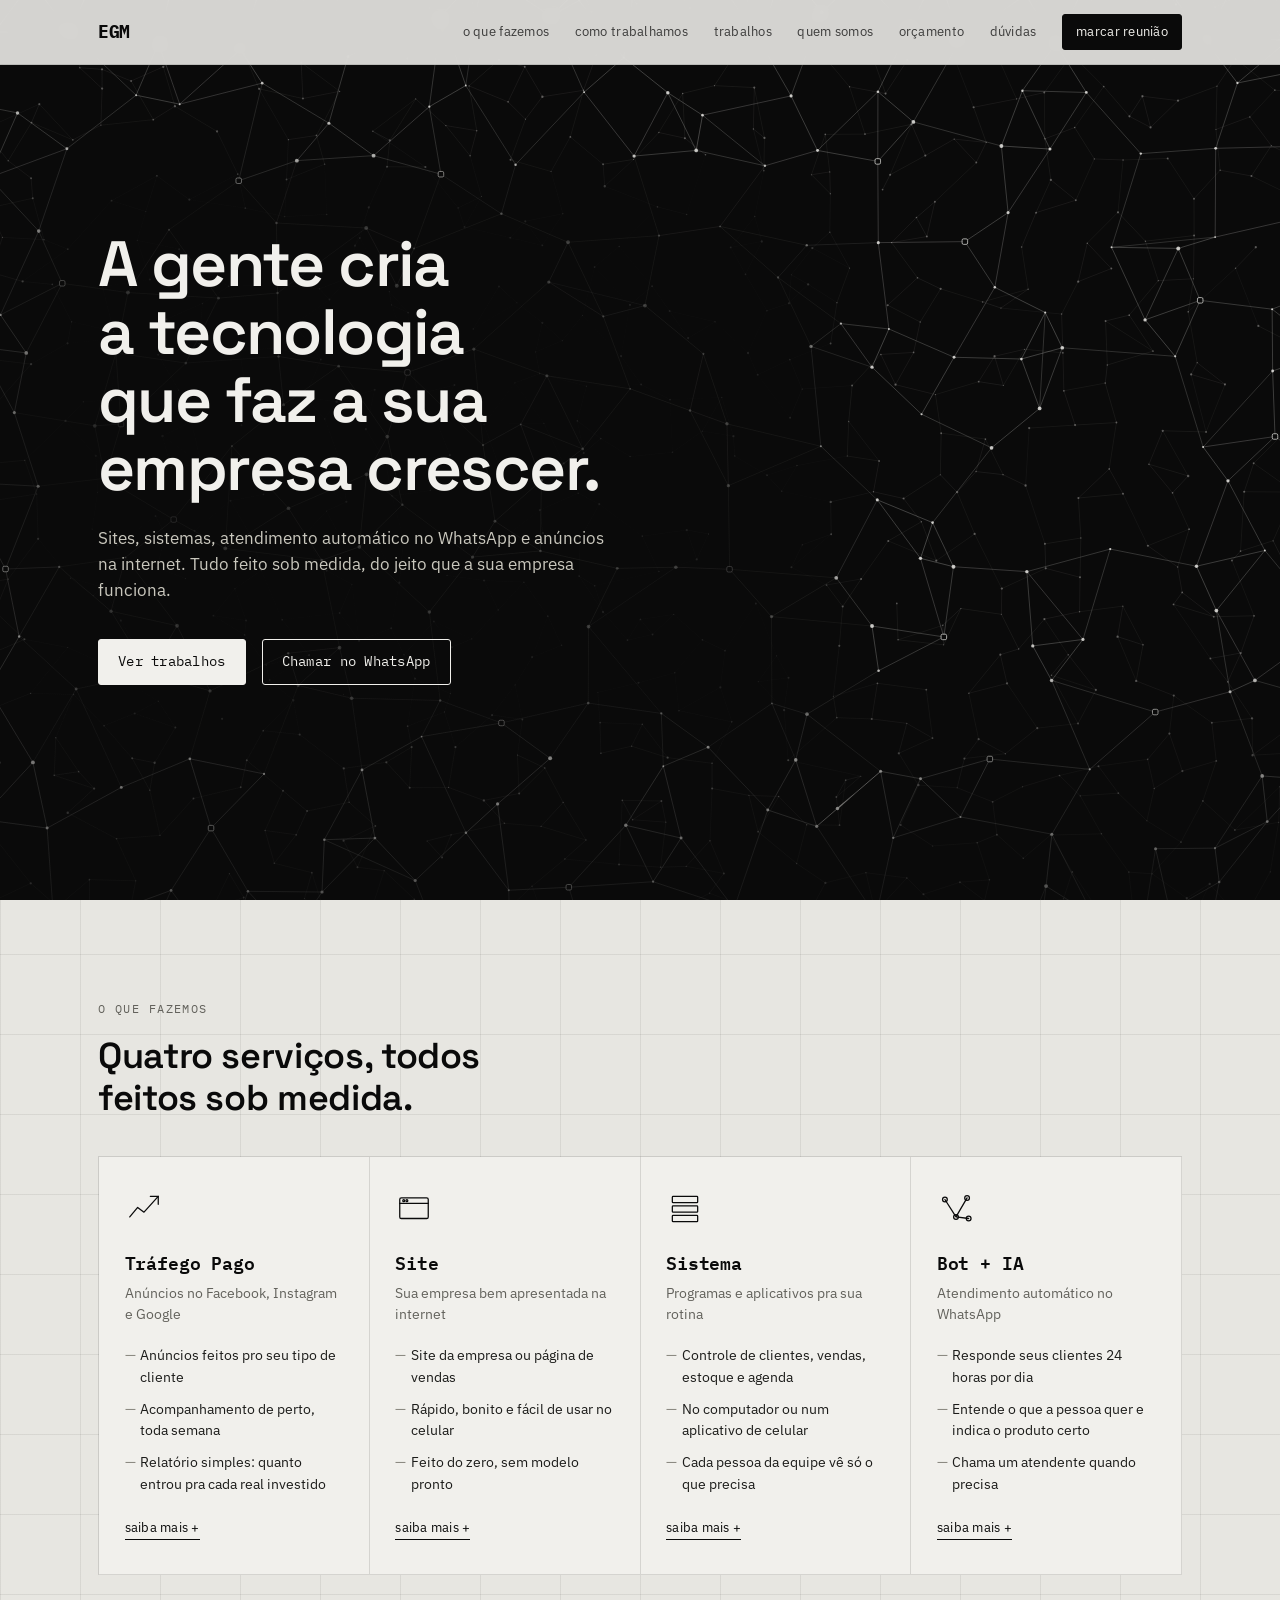
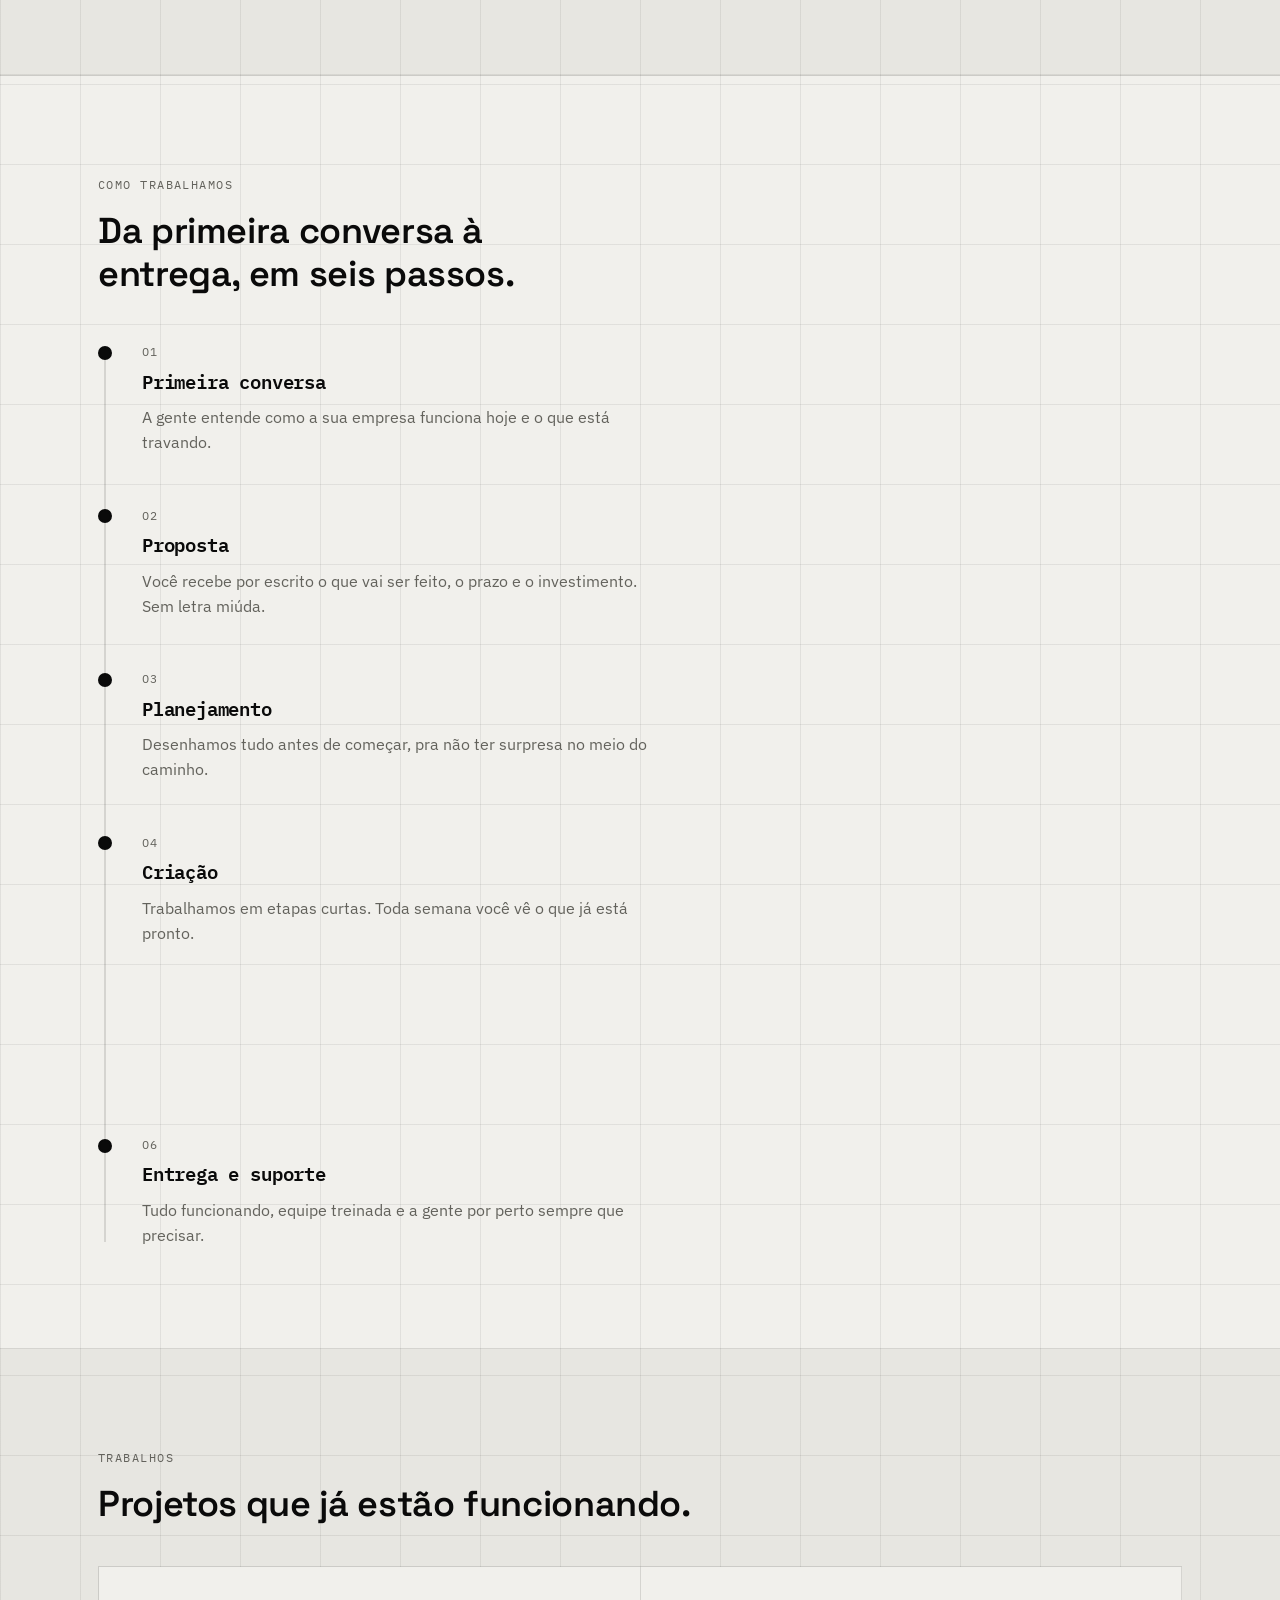
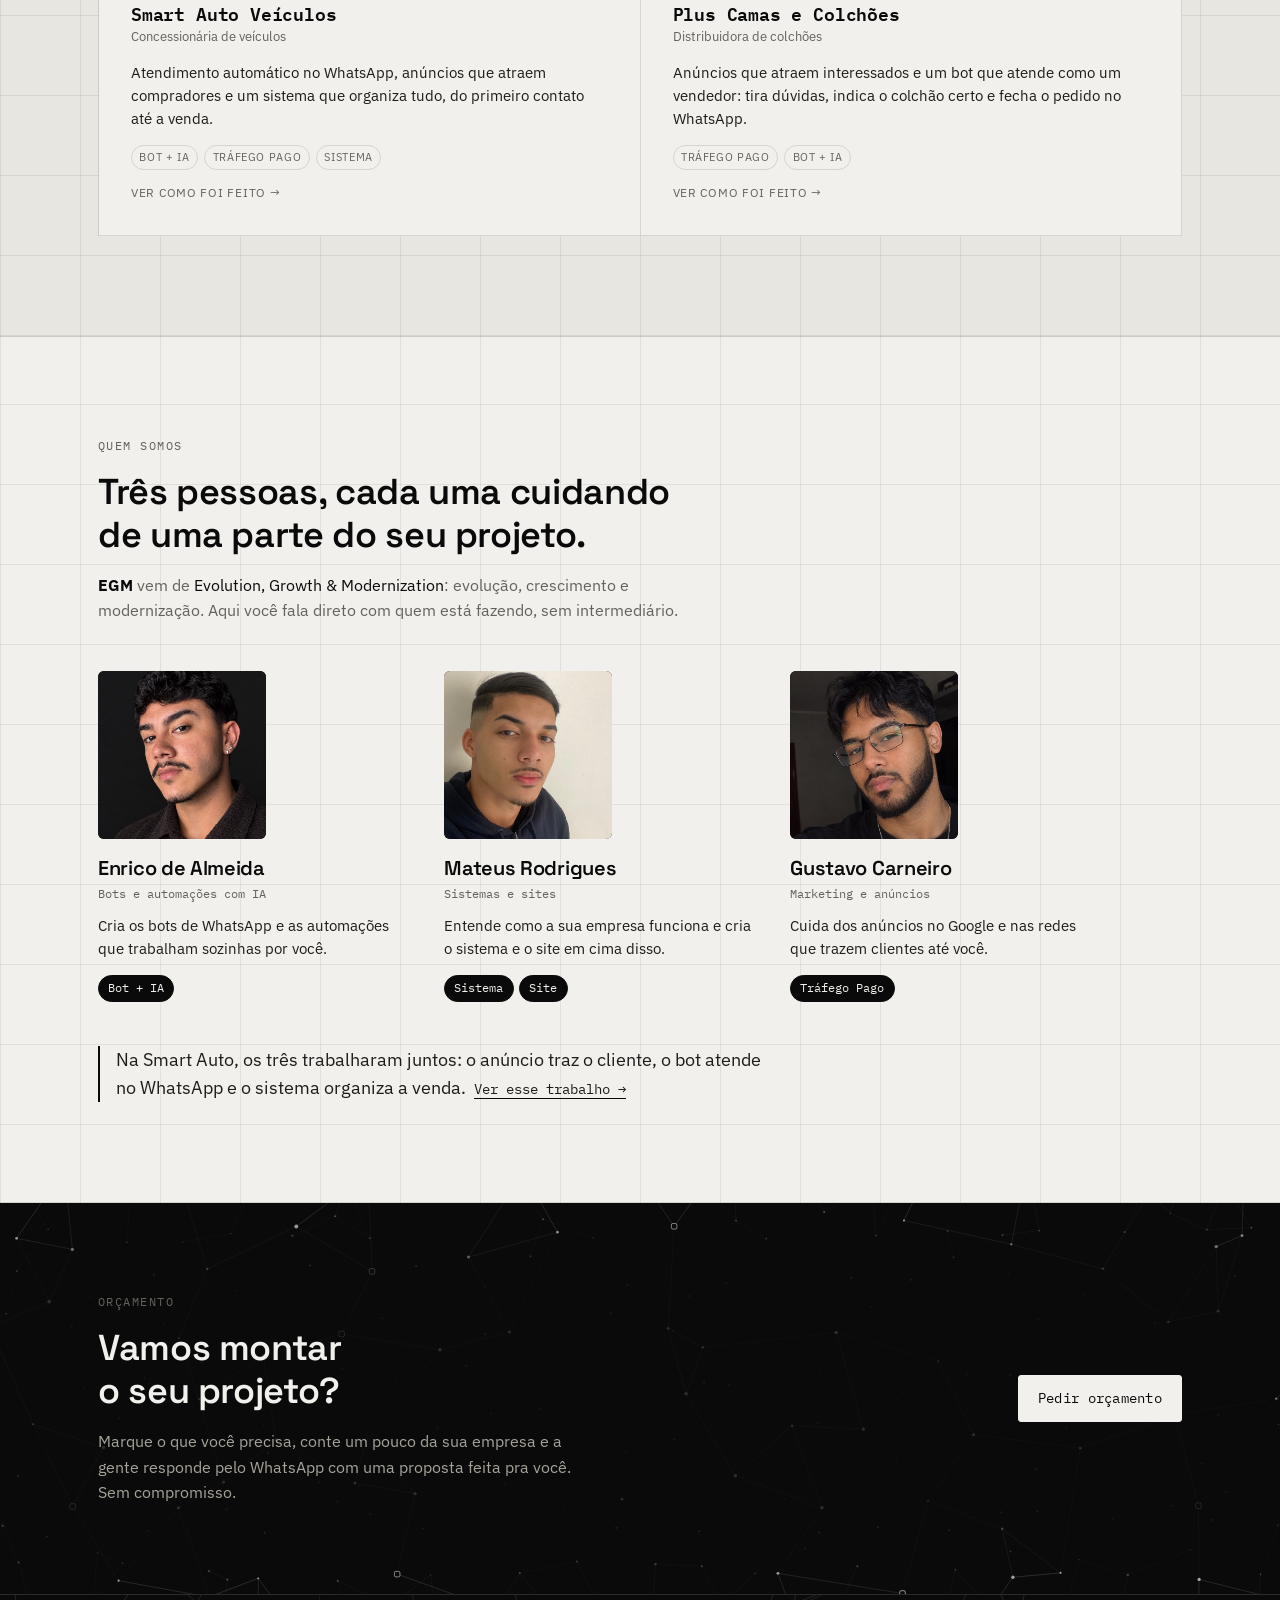
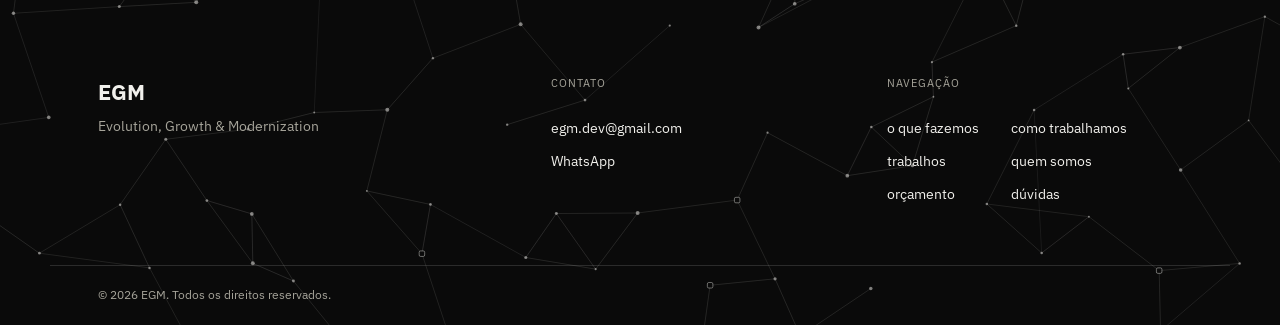
==== commit 5ed47f98: "Atualiza site EGM PT2" ====
--- a/index.html
+++ b/index.html
@@ -4,12 +4,17 @@
 <meta charset="UTF-8">
 <meta name="viewport" content="width=device-width, initial-scale=1.0">
 <title>EGM | Evolution, Growth & Modernization</title>
-<meta name="description" content="EGM constrói sites, sistemas, bots com IA e tráfego pago sob medida, do briefing ao suporte.">
-<link rel="icon" type="image/png" href="assets/icon.png">
+<meta name="description" content="A EGM cria sites, sistemas, aplicativos, atendimento automático no WhatsApp e anúncios na internet, tudo feito sob medida pra sua empresa.">
+<meta name="theme-color" content="#0A0A0A">
+<link rel="icon" type="image/png" href="assets/logo-icone.png">
+<link rel="apple-touch-icon" href="assets/logo-icone.png">
 <meta property="og:type" content="website">
 <meta property="og:title" content="EGM | Evolution, Growth & Modernization">
 <meta property="og:description" content="Sites, sistemas, bots com IA no WhatsApp e tráfego pago, sob medida.">
-<meta property="og:image" content="assets/logo.png">
+<meta property="og:image" content="https://www.egm.tec.br/assets/logo.png">
+<meta property="og:url" content="https://www.egm.tec.br/">
+<meta property="og:site_name" content="EGM">
+<meta property="og:locale" content="pt_BR">
 <script type="application/ld+json">
 {
   "@context": "https://schema.org",
@@ -17,8 +22,14 @@
   "name": "EGM",
   "alternateName": "Evolution, Growth & Modernization",
   "description": "Sites, sistemas, bots com IA no WhatsApp e tráfego pago, sob medida.",
-  "email": "contato@egm.dev",
-  "url": "https://www.egm.dev/"
+  "email": "egm.dev@gmail.com",
+  "url": "https://www.egm.tec.br/",
+  "logo": "https://www.egm.tec.br/assets/logo.png",
+  "founder": [
+    { "@type": "Person", "name": "Enrico de Almeida", "jobTitle": "Bots e automações com IA" },
+    { "@type": "Person", "name": "Mateus Rodrigues", "jobTitle": "Sistemas e sites" },
+    { "@type": "Person", "name": "Gustavo Carneiro", "jobTitle": "Marketing e anúncios" }
+  ]
 }
 </script>
 <link rel="preconnect" href="https://fonts.googleapis.com">
@@ -26,7 +37,7 @@
 <link href="https://fonts.googleapis.com/css2?family=Space+Grotesk:wght@500;600;700&family=IBM+Plex+Mono:wght@400;500;600;700&family=IBM+Plex+Sans:wght@400;500;600&display=swap" rel="stylesheet">
 <link rel="stylesheet" href="css/style.css">
 </head>
-<body>
+<body data-root="">
 
 <div class="scroll-progress" id="scrollProgress" aria-hidden="true"></div>
 
@@ -36,14 +47,13 @@
   <div class="nav__inner">
     <a href="#top" class="nav__logo">EGM</a>
     <nav class="nav__links" aria-label="Navegação principal">
-      <a href="#sobre">quem somos</a>
       <a href="#servicos">o que fazemos</a>
       <a href="#processo">como trabalhamos</a>
       <a href="#trabalhos">trabalhos</a>
-      <a href="calculadora.html">calculadora</a>
-      <a href="documentacao.html">documentação</a>
+      <a href="#sobre">quem somos</a>
+      <a href="orcamento/">orçamento</a>
+      <a href="duvidas/">dúvidas</a>
       <a href="https://wa.me/5511942544758?text=Ol%C3%A1%21%20Gostaria%20de%20marcar%20uma%20reuni%C3%A3o%20com%20a%20EGM." target="_blank" rel="noopener" class="nav__cta nav__cta--primary">marcar reunião</a>
-      <a href="#clientes" class="nav__cta">área de clientes</a>
     </nav>
     <button class="nav__toggle" id="navToggle" aria-label="Abrir menu" aria-expanded="false">
       <span></span><span></span><span></span>
@@ -53,44 +63,26 @@
 
 <main id="main">
 
-  <!-- HERO -->
+  <!-- INÍCIO -->
   <section class="hero" id="top">
     <canvas class="nodegraph-canvas" id="nodegraphHero" aria-hidden="true"></canvas>
-    <div class="hero__grid-label" aria-hidden="true">
-      <span>LAT -23.5505</span><span>LON -46.6333</span><span>BR</span>
-    </div>
     <div class="hero__inner">
-      <p class="eyebrow hero__eyebrow">EGM // EVOLUTION. GROWTH. MODERNIZATION.</p>
-      <h1 class="hero__title">
-        A gente constrói o<br>software que roda<br>o seu negócio.
-      </h1>
-      <p class="hero__sub">Sites, sistemas, bots com IA no WhatsApp e tráfego pago, tudo sob medida, sem depender de builder genérico nem de mil ferramentas soltas.</p>
-      <div class="hero__actions">
-        <a href="#trabalhos" class="btn btn--primary">Ver trabalhos</a>
-        <a href="https://wa.me/5511942544758" target="_blank" rel="noopener" class="btn btn--ghost">Chamar no WhatsApp</a>
-        <a href="#clientes" class="btn btn--ghost">Sou cliente</a>
-      </div>
-    </div>
-  </section>
-
-  <!-- SOBRE -->
-  <section class="manifesto" id="sobre">
-    <div class="section-inner manifesto__single">
-      <p class="eyebrow">/// quem somos</p>
-      <p class="manifesto__statement">
-        <strong>EGM</strong> significa <em>Evolution, Growth &amp; Modernization</em>. Não é só um nome, é o que cada entrega precisa fazer pelo seu negócio.
-      </p>
-      <p class="manifesto__body">
-        Trabalhamos com site, sistema, bot com IA no WhatsApp e tráfego pago pra empresas que precisam de tecnologia que funciona de verdade, sem enrolação, sem contrato eterno de manutenção, sem depender de mil ferramentas paralelas. Tudo personalizado pro seu negócio, do zero.
-      </p>
-    </div>
-  </section>
-
-  <!-- SERVIÇOS -->
+      <div class="hero__content" id="heroContent">
+        <h1 class="hero__title">A gente cria a tecnologia que faz a sua empresa crescer.</h1>
+        <p class="hero__sub">Sites, sistemas, atendimento automático no WhatsApp e anúncios na internet. Tudo feito sob medida, do jeito que a sua empresa funciona.</p>
+        <div class="hero__actions">
+          <a href="#trabalhos" class="btn btn--primary">Ver trabalhos</a>
+          <a href="https://wa.me/5511942544758" target="_blank" rel="noopener" class="btn btn--ghost">Chamar no WhatsApp</a>
+        </div>
+      </div>
+    </div>
+  </section>
+
+  <!-- O QUE FAZEMOS -->
   <section class="services section-tint" id="servicos">
     <div class="section-inner">
-      <p class="eyebrow">/// o que fazemos</p>
-      <h2 class="section-title">Quatro frentes, todas sob medida.</h2>
+      <p class="eyebrow">O que fazemos</p>
+      <h2 class="section-title">Quatro serviços, todos feitos sob medida.</h2>
       <div class="services__grid">
 
         <article class="service-card">
@@ -98,13 +90,13 @@
             <svg viewBox="0 0 48 48"><path d="M6 34 L16 22 L24 28 L42 8" fill="none"/><path d="M32 8 H42 V18" fill="none"/></svg>
           </div>
           <h3>Tráfego Pago</h3>
-          <p class="service-card__tag">Facebook, Instagram e Google Ads, gerenciados de verdade</p>
-          <ul>
-            <li>Campanha configurada e otimizada pro seu tipo de negócio</li>
-            <li>Segmentação, criativos e orçamento acompanhados de perto</li>
-            <li>Relatório claro de quanto voltou pra cada real investido</li>
-          </ul>
-          <button type="button" class="service-card__more" data-service="trafego">conheça mais →</button>
+          <p class="service-card__tag">Anúncios no Facebook, Instagram e Google</p>
+          <ul>
+            <li>Anúncios feitos pro seu tipo de cliente</li>
+            <li>Acompanhamento de perto, toda semana</li>
+            <li>Relatório simples: quanto entrou pra cada real investido</li>
+          </ul>
+          <button type="button" class="service-card__more" data-service="trafego">saiba mais</button>
         </article>
 
         <article class="service-card">
@@ -112,13 +104,13 @@
             <svg viewBox="0 0 48 48"><rect x="6" y="10" width="36" height="26" rx="2"/><line x1="6" y1="17" x2="42" y2="17"/><circle cx="11" cy="13.5" r="1.2"/><circle cx="15" cy="13.5" r="1.2"/></svg>
           </div>
           <h3>Site</h3>
-          <p class="service-card__tag">presença digital que representa o que vocês fazem</p>
-          <ul>
-            <li>Institucional, landing page ou configurador de produto</li>
-            <li>Performance e design tratados com o mesmo peso</li>
-            <li>Sem dependência de builders genéricos</li>
-          </ul>
-          <button type="button" class="service-card__more" data-service="site">conheça mais →</button>
+          <p class="service-card__tag">Sua empresa bem apresentada na internet</p>
+          <ul>
+            <li>Site da empresa ou página de vendas</li>
+            <li>Rápido, bonito e fácil de usar no celular</li>
+            <li>Feito do zero, sem modelo pronto</li>
+          </ul>
+          <button type="button" class="service-card__more" data-service="site">saiba mais</button>
         </article>
 
         <article class="service-card">
@@ -126,13 +118,13 @@
             <svg viewBox="0 0 48 48"><rect x="8" y="8" width="32" height="8" rx="1"/><rect x="8" y="20" width="32" height="8" rx="1"/><rect x="8" y="32" width="32" height="8" rx="1"/></svg>
           </div>
           <h3>Sistema</h3>
-          <p class="service-card__tag">painéis e plataformas feitas sob medida</p>
-          <ul>
-            <li>ERP, CRM e dashboards administrativos</li>
-            <li>Banco de dados seguro, com controle de acesso por perfil</li>
-            <li>Feito pro seu processo, não o contrário</li>
-          </ul>
-          <button type="button" class="service-card__more" data-service="sistema">conheça mais →</button>
+          <p class="service-card__tag">Programas e aplicativos pra sua rotina</p>
+          <ul>
+            <li>Controle de clientes, vendas, estoque e agenda</li>
+            <li>No computador ou num aplicativo de celular</li>
+            <li>Cada pessoa da equipe vê só o que precisa</li>
+          </ul>
+          <button type="button" class="service-card__more" data-service="sistema">saiba mais</button>
         </article>
 
         <article class="service-card">
@@ -140,99 +132,104 @@
             <svg viewBox="0 0 48 48"><circle cx="10" cy="12" r="3"/><circle cx="38" cy="10" r="3"/><circle cx="24" cy="34" r="3"/><circle cx="40" cy="36" r="3"/><path d="M10 12 L24 34 M38 10 L24 34 M24 34 L40 36" /></svg>
           </div>
           <h3>Bot + IA</h3>
-          <p class="service-card__tag">atendimento e vendas no WhatsApp, no automático</p>
-          <ul>
-            <li>Bot com IA que entende contexto, não só palavra-chave</li>
-            <li>Integração com catálogo, estoque e pagamento</li>
-            <li>Funciona 24h, sem perder o tom da sua marca</li>
-          </ul>
-          <button type="button" class="service-card__more" data-service="bot">conheça mais →</button>
-        </article>
-
-      </div>
-    </div>
-  </section>
-
-  <!-- PROCESSO / TIMELINE -->
+          <p class="service-card__tag">Atendimento automático no WhatsApp</p>
+          <ul>
+            <li>Responde seus clientes 24 horas por dia</li>
+            <li>Entende o que a pessoa quer e indica o produto certo</li>
+            <li>Chama um atendente quando precisa</li>
+          </ul>
+          <button type="button" class="service-card__more" data-service="bot">saiba mais</button>
+        </article>
+
+      </div>
+    </div>
+  </section>
+
+  <!-- COMO TRABALHAMOS -->
   <section class="process" id="processo">
     <div class="section-inner">
-      <p class="eyebrow">/// como trabalhamos</p>
-      <h2 class="section-title">Do briefing à entrega, em seis passos.</h2>
+      <p class="eyebrow">Como trabalhamos</p>
+      <h2 class="section-title">Da primeira conversa à entrega, em seis passos.</h2>
       <div class="timeline" id="timeline">
         <div class="timeline__rail" aria-hidden="true"><div class="timeline__rail-fill" id="timelineFill"></div></div>
-        <!-- timeline steps injected here via JS from data/timeline.json -->
-      </div>
-    </div>
-  </section>
-
-  <!-- TRABALHOS / PORTFOLIO -->
+        <!-- passos carregados de data/timeline.json -->
+      </div>
+    </div>
+  </section>
+
+  <!-- TRABALHOS -->
   <section class="portfolio section-tint" id="trabalhos">
     <div class="section-inner">
-      <p class="eyebrow">/// trabalhos</p>
-      <h2 class="section-title">Sistemas que já estão de pé.</h2>
-      <div class="portfolio__filters" id="portfolioFilters" role="tablist" aria-label="Filtrar trabalhos por categoria">
-        <button class="filter-btn is-active" data-filter="all" role="tab" aria-selected="true">todos</button>
-        <button class="filter-btn" data-filter="bot" role="tab" aria-selected="false">bot + ia</button>
-        <button class="filter-btn" data-filter="trafego" role="tab" aria-selected="false">tráfego pago</button>
-        <button class="filter-btn" data-filter="sistema" role="tab" aria-selected="false">sistema</button>
-        <button class="filter-btn" data-filter="site" role="tab" aria-selected="false">site</button>
-      </div>
+      <p class="eyebrow">Trabalhos</p>
+      <h2 class="section-title">Projetos que já estão funcionando.</h2>
       <div class="portfolio__grid" id="portfolioGrid">
-        <!-- project cards injected here via JS from data/projects.json -->
-      </div>
-    </div>
-  </section>
-
-  <!-- CTA CALCULADORA -->
+        <!-- cards carregados de data/projects.json -->
+      </div>
+    </div>
+  </section>
+
+  <!-- QUEM SOMOS -->
+  <section class="about" id="sobre">
+    <div class="section-inner">
+
+      <div class="about__intro">
+        <p class="eyebrow">Quem somos</p>
+        <h2 class="section-title">Três pessoas, cada uma cuidando de uma parte do seu projeto.</h2>
+        <p class="about__lead"><strong>EGM</strong> vem de <em>Evolution, Growth &amp; Modernization</em>: evolução, crescimento e modernização. Aqui você fala direto com quem está fazendo, sem intermediário.</p>
+      </div>
+
+      <div class="team" role="list" aria-label="Equipe EGM">
+
+        <article class="member" role="listitem">
+          <div class="member__photo" data-initials="EA">
+            <img src="assets/enrico.png" alt="Foto de Enrico de Almeida" width="800" height="1000" loading="lazy" decoding="async">
+          </div>
+          <h3 class="member__name">Enrico de Almeida</h3>
+          <p class="member__role">Bots e automações com IA</p>
+          <p class="member__bio">Cria os bots de WhatsApp e as automações que trabalham sozinhas por você.</p>
+          <div class="member__fronts"><a href="#servicos" class="member__front">Bot + IA</a></div>
+        </article>
+
+        <article class="member" role="listitem">
+          <div class="member__photo" data-initials="MR">
+            <img src="assets/mateus.png" alt="Foto de Mateus Rodrigues" width="800" height="1000" loading="lazy" decoding="async">
+          </div>
+          <h3 class="member__name">Mateus Rodrigues</h3>
+          <p class="member__role">Sistemas e sites</p>
+          <p class="member__bio">Entende como a sua empresa funciona e cria o sistema e o site em cima disso.</p>
+          <div class="member__fronts"><a href="#servicos" class="member__front">Sistema</a><a href="#servicos" class="member__front">Site</a></div>
+        </article>
+
+        <article class="member" role="listitem">
+          <div class="member__photo" data-initials="GC">
+            <img src="assets/gustavo.png" alt="Foto de Gustavo Carneiro" width="800" height="1000" loading="lazy" decoding="async">
+          </div>
+          <h3 class="member__name">Gustavo Carneiro</h3>
+          <p class="member__role">Marketing e anúncios</p>
+          <p class="member__bio">Cuida dos anúncios no Google e nas redes que trazem clientes até você.</p>
+          <div class="member__fronts"><a href="#servicos" class="member__front">Tráfego Pago</a></div>
+        </article>
+
+      </div>
+
+      <p class="team__together">
+        Na Smart Auto, os três trabalharam juntos: o anúncio traz o cliente, o bot atende no WhatsApp e o sistema organiza a venda.
+        <a href="trabalhos/smart-auto/" class="team__together-link">Ver esse trabalho</a>
+      </p>
+
+    </div>
+  </section>
+
+  <!-- ORÇAMENTO -->
   <section class="calc-promo">
     <canvas class="nodegraph-canvas" id="nodegraphCalcPromo" aria-hidden="true"></canvas>
     <div class="section-inner calc-promo__inner">
       <div>
-        <p class="eyebrow">/// investimento</p>
-        <h2 class="section-title calc-promo__title">Quanto isso custaria pro seu negócio?</h2>
-        <p class="section-lead calc-promo__lead">Monte sua combinação de site, sistema, bot e tráfego pago e veja a mensalidade estimada na hora, sem compromisso.</p>
-      </div>
-      <a href="calculadora.html" class="btn btn--primary calc-promo__btn">Simular investimento →</a>
-    </div>
-  </section>
-
-  <!-- ÁREA DE CLIENTES -->
-  <section class="client-area" id="clientes">
-    <div class="section-inner client-area__grid">
-      <div>
-        <p class="eyebrow">/// área restrita</p>
-        <h2 class="section-title">Um portal pra cada lado da operação.</h2>
-        <p class="section-lead">Cliente acompanha o próprio sistema, vê o status do bot, o histórico de mensagens e abre chamado. Time EGM acompanha todos os clientes, pagamento, chamados pendentes e consulta tudo direto por uma tela de SQL.</p>
-        <svg class="client-area__art" viewBox="0 0 300 200" aria-hidden="true">
-          <rect x="10" y="10" width="180" height="120" rx="4" fill="none"/>
-          <line x1="10" y1="28" x2="190" y2="28"/>
-          <circle cx="20" cy="19" r="2"/><circle cx="28" cy="19" r="2"/>
-          <rect x="24" y="44" width="60" height="70" rx="2" fill="none"/>
-          <rect x="94" y="44" width="80" height="30" rx="2" fill="none"/>
-          <rect x="94" y="82" width="80" height="32" rx="2" fill="none"/>
-          <rect x="70" y="60" width="150" height="110" rx="4" fill="none" opacity="0.5"/>
-          <line x1="70" y1="78" x2="220" y2="78" opacity="0.5"/>
-          <circle cx="80" cy="69" r="2" opacity="0.5"/><circle cx="88" cy="69" r="2" opacity="0.5"/>
-          <rect x="84" y="94" width="120" height="10" rx="2" opacity="0.5" fill="none"/>
-          <rect x="84" y="112" width="90" height="10" rx="2" opacity="0.5" fill="none"/>
-          <rect x="84" y="130" width="120" height="10" rx="2" opacity="0.5" fill="none"/>
-        </svg>
-      </div>
-
-      <div class="portal-teaser">
-        <a class="portal-card" href="portal/login.html?role=cliente">
-          <span class="portal-card__tag">acesso cliente</span>
-          <h3>Meu painel</h3>
-          <p>Status do seu bot ou sistema, prompt em uso, mensagens do período e abertura de chamado, por WhatsApp ou e-mail.</p>
-          <span class="portal-card__cta">Entrar →</span>
-        </a>
-        <a class="portal-card portal-card--dark" href="portal/login.html?role=ti">
-          <span class="portal-card__tag">acesso equipe egm</span>
-          <h3>Painel TI</h3>
-          <p>Clientes ativos, pagamento em dia ou atrasado, chamados abertos, relatório de mensagens e uma tela de SQL pra consultar tudo.</p>
-          <span class="portal-card__cta">Entrar →</span>
-        </a>
-      </div>
+        <p class="eyebrow">Orçamento</p>
+        <h2 class="section-title calc-promo__title">Vamos montar o seu projeto?</h2>
+        <p class="section-lead calc-promo__lead">Marque o que você precisa, conte um pouco da sua empresa e a gente responde pelo WhatsApp com uma proposta feita pra você. Sem compromisso.</p>
+      </div>
+      <a href="orcamento/" class="btn btn--primary calc-promo__btn">Pedir orçamento</a>
     </div>
   </section>
 
@@ -247,43 +244,41 @@
     </div>
     <div class="footer__col">
       <p class="footer__label">contato</p>
-      <a href="mailto:contato@egm.dev">contato@egm.dev</a>
+      <a href="mailto:egm.dev@gmail.com">egm.dev@gmail.com</a>
       <a href="https://wa.me/5511942544758" target="_blank" rel="noopener">WhatsApp</a>
     </div>
     <div class="footer__col">
       <p class="footer__label">navegação</p>
       <a href="#servicos">o que fazemos</a>
+      <a href="#processo">como trabalhamos</a>
       <a href="#trabalhos">trabalhos</a>
-      <a href="calculadora.html">calculadora</a>
-      <a href="#clientes">área de clientes</a>
+      <a href="#sobre">quem somos</a>
+      <a href="orcamento/">orçamento</a>
+      <a href="duvidas/">dúvidas</a>
     </div>
   </div>
   <div class="footer__bottom section-inner">
-    <span>© <span id="year"></span> EGM. Todos os sistemas operacionais.</span>
+    <span>© <span id="year"></span> EGM. Todos os direitos reservados.</span>
   </div>
 </footer>
 
 <div class="modal" id="infoModal" aria-hidden="true">
   <div class="modal__backdrop" data-close></div>
   <div class="modal__box" role="dialog" aria-modal="true" aria-labelledby="modalTitle">
-    <div class="terminal-box__head">
-      <span class="terminal-dot"></span><span class="terminal-dot"></span><span class="terminal-dot"></span>
-      <span class="terminal-box__title" id="modalWindowTitle">log_output</span>
-      <button class="modal__close" data-close aria-label="Fechar">×</button>
-    </div>
+    <button class="modal__close" data-close aria-label="Fechar">×</button>
     <div class="modal__body">
-      <p class="console__line console__prompt" id="modalCategory">&gt;</p>
       <h3 id="modalTitle"></h3>
       <p id="modalClient" class="modal__client"></p>
-      <p id="modalDetail"></p>
-      <div class="modal__stack" id="modalStack"></div>
-      <p class="modal__metric" id="modalMetric"></p>
+      <p id="modalDetail" class="modal__detail"></p>
+      <p class="modal__label">O que está incluso</p>
+      <ul class="modal__stack" id="modalStack"></ul>
+      <a href="orcamento/" class="btn btn--primary modal__cta" id="modalCta">Pedir orçamento</a>
     </div>
   </div>
 </div>
 
-<a href="calculadora.html" class="float-cta" id="floatCta">
-  <span class="float-cta__icon" aria-hidden="true">＋</span> Calcular investimento
+<a href="orcamento/" class="float-cta" id="floatCta">
+  <span class="float-cta__icon" aria-hidden="true">＋</span> Pedir orçamento
 </a>
 
 <script src="js/nodegraph.js"></script>
--- a/css/style.css
+++ b/css/style.css
@@ -34,7 +34,8 @@
 }
 
 *,*::before,*::after{ box-sizing:border-box; }
-html{ scroll-behavior:smooth; }
+/* o menu é fixo no topo: toda rolagem até uma seção desconta a altura dele */
+html{ scroll-behavior:smooth; scroll-padding-top:var(--nav-h, 65px); }
 @media (prefers-reduced-motion: reduce){
   html{ scroll-behavior:auto; }
   *,*::before,*::after{ animation-duration:0.001ms !important; animation-iteration-count:1 !important; transition-duration:0.001ms !important; scroll-behavior:auto !important; }
@@ -87,7 +88,7 @@
   color:var(--gray-600); margin:0 0 1rem;
 }
 .dark-context .eyebrow{ color:var(--dark-text-dim); }
-.section-title{ font-size:clamp(1.5rem,3vw,2.25rem); margin-bottom:1rem; max-width:26ch; }
+.section-title{ font-size:clamp(1.55rem,3vw,2.25rem); line-height:1.18; margin-bottom:1rem; max-width:26ch; text-wrap:balance; }
 .section-lead{ color:var(--gray-600); max-width:56ch; margin-bottom:2.5rem; font-size:1.02rem; }
 
 .btn{
@@ -133,7 +134,7 @@
   height:64px; display:flex; align-items:center; justify-content:space-between;
 }
 .nav__logo{ font-weight:700; font-size:1.1rem; letter-spacing:-0.02em; }
-.nav__links{ display:flex; align-items:center; gap:1.75rem; font-size:.82rem; letter-spacing:.02em; }
+.nav__links{ display:flex; align-items:center; gap:1.6rem; font-size:.82rem; letter-spacing:.02em; }
 .nav__links a{ opacity:.75; transition:opacity .15s; white-space:nowrap; }
 .nav__links a:hover{ opacity:1; }
 .nav__cta{ border:1px solid var(--ink); padding:.5em 1em; border-radius:var(--radius); opacity:1 !important; }
@@ -142,84 +143,173 @@
 .nav__toggle{ display:none; flex-direction:column; gap:5px; width:22px; }
 .nav__toggle span{ height:2px; background:var(--ink); display:block; }
 
-@media (max-width:860px){
+@media (max-width:1080px){
   .nav__toggle{ display:flex; }
   .nav__links{
     position:fixed; top:64px; left:0; right:0; background:var(--paper);
     flex-direction:column; align-items:flex-start; gap:0; border-bottom:1px solid var(--line);
     max-height:0; overflow:hidden; transition:max-height .25s var(--ease);
   }
-  .nav__links.is-open{ max-height:400px; }
+  .nav__links.is-open{ max-height:calc(100svh - 64px); overflow-y:auto; }
   .nav__links a{ width:100%; padding:1em var(--gutter); border-top:1px solid var(--line-soft); opacity:1; }
   .nav__cta{ border:none; }
+  .nav__cta--primary{ margin:.75rem var(--gutter) 1rem; width:auto !important; border-radius:var(--radius); padding:.9em 1.2em !important; }
 }
 
 /* ============================================================
    HERO
+   O fundo é o node graph (js/nodegraph.js). A rede fica mais
+   apagada atrás de .hero__content e um véu escuro suave garante
+   contraste do texto em qualquer tela.
    ============================================================ */
 .hero{
   position:relative; overflow:hidden; background:var(--dark-bg); color:var(--dark-text);
   min-height:100svh; display:flex; flex-direction:column; justify-content:center;
-  padding:120px var(--gutter) 100px;
+  padding:128px 0 112px; isolation:isolate;
 }
 .nodegraph-canvas{ position:absolute; inset:0; width:100%; height:100%; z-index:0; }
-.hero__grid-label{
-  position:absolute; top:24px; left:var(--gutter); right:var(--gutter);
-  display:flex; justify-content:space-between; font-size:.68rem; letter-spacing:.1em;
-  color:var(--dark-text-dim); z-index:1;
-}
-.hero__inner{ position:relative; z-index:1; max-width:820px; }
+.hero::after{
+  content:''; position:absolute; inset:0; z-index:0; pointer-events:none;
+  background:
+    radial-gradient(120% 90% at 0% 50%, rgba(10,10,10,.55) 0%, rgba(10,10,10,0) 55%),
+    linear-gradient(to bottom, rgba(10,10,10,0) 70%, rgba(10,10,10,.65) 100%);
+}
+.hero__inner{ position:relative; z-index:1; width:100%; max-width:var(--max); margin:0 auto; padding:0 var(--gutter); }
+.hero__content{ max-width:680px; }
 .hero__eyebrow{ color:var(--dark-text-dim); }
 .hero__title{
-  font-size:clamp(2.1rem,5.5vw,4rem); line-height:1.08; letter-spacing:-0.02em;
-  margin-bottom:1.5rem;
-}
-.hero__sub{ color:var(--dark-text-dim); font-size:1.05rem; max-width:52ch; margin-bottom:2.25rem; }
+  font-size:clamp(2.2rem,5.5vw,4rem); line-height:1.06; letter-spacing:-0.025em;
+  margin-bottom:1.4rem; max-width:15ch; text-wrap:balance;
+}
+.hero__sub{ color:#C9C7BD; font-size:1.05rem; max-width:52ch; margin-bottom:2.25rem; }
 .hero__actions{ display:flex; gap:1rem; flex-wrap:wrap; }
 
-/* ============================================================
-   MANIFESTO
-   ============================================================ */
-.manifesto{ padding:100px 0; border-bottom:1px solid var(--line); }
-.manifesto__single{ max-width:760px; }
-.manifesto__statement{ font-size:clamp(1.3rem,2.6vw,1.95rem); line-height:1.4; margin-bottom:1.5rem; }
-.manifesto__statement em{ font-style:normal; border-bottom:1px dashed var(--gray-400); }
-.manifesto__body{ color:var(--gray-600); font-size:1.02rem; }
-
-/* ============================================================
-   SERVICES
+
+@media (max-width:640px){
+  .hero{ padding:104px 0 56px; justify-content:flex-end; min-height:92svh; }
+  .hero::after{
+    background:linear-gradient(to bottom,
+      rgba(10,10,10,0) 0%, rgba(10,10,10,.25) 30%,
+      rgba(10,10,10,.6) 55%, rgba(10,10,10,.6) 85%, rgba(10,10,10,.8) 100%);
+  }
+  .hero__eyebrow{ font-size:.68rem; letter-spacing:.1em; }
+  .hero__title{ font-size:clamp(2.2rem,10vw,2.7rem); }
+  .hero__sub{ font-size:1rem; }
+  .hero__actions{ flex-direction:column; gap:.75rem; }
+  .hero__actions .btn{ width:100%; justify-content:center; padding:1em 1.4em; }
+}
+
+/* ============================================================
+   QUEM SOMOS — equipe com os 3 lado a lado, em qualquer tela
+   ============================================================ */
+.about{ padding:100px 0; border-bottom:1px solid var(--line); }
+.about__intro{ max-width:720px; margin-bottom:3rem; }
+.about__lead{ color:var(--gray-600); font-size:1.02rem; max-width:60ch; }
+.about__lead strong{ color:var(--ink); }
+.about__lead em{ font-style:normal; color:var(--ink); }
+
+.team{ display:grid; grid-template-columns:repeat(3,1fr); gap:clamp(.65rem,3vw,2.5rem); max-width:1000px; }
+.member{ display:flex; flex-direction:column; min-width:0; }
+
+/* Foto: assets/{enrico|mateus|gustavo}.png, colorida e pequena. */
+.member__photo{
+  position:relative; aspect-ratio:1/1; width:100%; max-width:168px; overflow:hidden; border-radius:6px;
+  background:
+    repeating-linear-gradient(90deg, var(--dark-line-soft) 0 1px, transparent 1px 28px),
+    repeating-linear-gradient(0deg, var(--dark-line-soft) 0 1px, transparent 1px 28px),
+    var(--dark-bg-soft);
+  margin-bottom:1.1rem;
+}
+.member__photo::before{
+  content:attr(data-initials); position:absolute; inset:0;
+  display:flex; align-items:center; justify-content:center;
+  font-family:var(--font-display); font-weight:600; font-size:clamp(1.4rem,5vw,2.6rem);
+  letter-spacing:-0.03em; color:rgba(241,240,236,.18);
+}
+.member__photo img{
+  position:absolute; inset:0; width:100%; height:100%; object-fit:cover; object-position:50% 30%;
+  opacity:0; transition:opacity .5s var(--ease);
+}
+.member__photo.is-loaded img{ opacity:1; }
+
+.member__name{ font-family:var(--font-display); font-size:1.25rem; letter-spacing:-0.015em; line-height:1.2; margin-bottom:.25rem; }
+.member__role{ font-family:var(--font-mono); font-size:.78rem; color:var(--gray-600); margin-bottom:.7rem; }
+.member__bio{ font-size:.92rem; color:var(--ink-soft); margin-bottom:.9rem; }
+.member__fronts{ display:flex; flex-wrap:wrap; gap:.35rem; margin-top:auto; }
+.member__front{
+  font-family:var(--font-mono); font-size:.72rem; padding:.3em .8em; border-radius:100px;
+  background:var(--ink); color:var(--paper); border:1px solid var(--ink); white-space:nowrap;
+  transition:background .18s var(--ease), color .18s var(--ease);
+}
+.member__front:hover{ background:transparent; color:var(--ink); }
+
+.team__together{
+  margin-top:2.75rem; max-width:62ch; font-size:1.1rem; line-height:1.6; color:var(--ink-soft);
+  border-left:2px solid var(--ink); padding-left:1rem;
+}
+.team__together-link{ font-family:var(--font-mono); font-size:.88rem; border-bottom:1px solid var(--ink); margin-left:.3em; white-space:nowrap; }
+.team__together-link::after{ content:' →'; }
+.team__together-link:hover{ border-bottom-style:dashed; }
+
+/* celular: continua 3 lado a lado, só mais enxuto */
+@media (max-width:640px){
+  .about{ padding:64px 0; }
+  .about__intro{ margin-bottom:1.75rem; }
+  .about__lead{ font-size:.95rem; }
+  .member__photo{ max-width:none; margin-bottom:.6rem; }
+  .member__name{ font-size:.92rem; }
+  .member__role{ font-size:.66rem; line-height:1.35; margin-bottom:.45rem; }
+  .member__bio{ font-size:.76rem; line-height:1.45; margin-bottom:.6rem; color:var(--gray-600); }
+  .member__front{ font-size:.6rem; padding:.28em .6em; }
+  .team__together{ margin-top:2rem; font-size:1rem; }
+}
+
+/* ============================================================
+   SERVIÇOS — 4 lado a lado no desktop, 2x2 no tablet e no celular
    ============================================================ */
 .services{ padding:100px 0; border-bottom:1px solid var(--line); }
+.services .section-title{ margin-bottom:2.25rem; }
 .services__grid{
   display:grid; grid-template-columns:repeat(4,1fr); gap:0;
   border-top:1px solid var(--line); border-left:1px solid var(--line);
 }
 .service-card{
-  padding:2.25rem 1.75rem; border-right:1px solid var(--line); border-bottom:1px solid var(--line);
-  transition:background .2s var(--ease); display:flex; flex-direction:column;
+  padding:2.1rem 1.6rem; border-right:1px solid var(--line); border-bottom:1px solid var(--line);
+  transition:background .2s var(--ease); display:flex; flex-direction:column; background:var(--paper);
 }
 .service-card:hover{ background:var(--paper-dim); }
-.service-card__icon{ width:40px; height:40px; margin-bottom:1.5rem; color:var(--ink); }
+.service-card__icon{ width:38px; height:38px; margin-bottom:1.3rem; color:var(--ink); }
 .service-card__icon svg{ width:100%; height:100%; fill:none; stroke:currentColor; stroke-width:1.6; stroke-linecap:round; stroke-linejoin:round; }
 .service-card h3{ font-size:1.1rem; margin-bottom:.4rem; }
-.service-card__tag{ color:var(--gray-600); font-size:.85rem; margin-bottom:1.25rem; }
-.service-card ul{ display:flex; flex-direction:column; gap:.6rem; }
+.service-card__tag{ color:var(--gray-600); font-size:.88rem; margin-bottom:1.2rem; font-family:var(--font-sans); }
+.service-card ul{ display:flex; flex-direction:column; gap:.6rem; margin-bottom:1.4rem; }
 .service-card li{
   font-family:var(--font-sans); font-size:.88rem; color:var(--ink-soft);
   padding-left:1.1em; position:relative;
 }
 .service-card li::before{ content:'—'; position:absolute; left:0; color:var(--gray-400); }
 .service-card__more{
-  margin-top:auto; padding-top:1.5rem; align-self:flex-start;
-  font-size:.78rem; letter-spacing:.03em; color:var(--ink); border-bottom:1px dashed var(--gray-400);
-}
-.service-card__more:hover{ border-color:var(--ink); }
+  margin-top:auto; align-self:flex-start;
+  font-size:.8rem; letter-spacing:.02em; color:var(--ink); border-bottom:1px solid var(--ink);
+  padding:0 0 .1rem;
+}
+.service-card__more::after{ content:' +'; }
+.service-card__more:hover{ border-bottom-style:dashed; }
 
 @media (max-width:1000px){
   .services__grid{ grid-template-columns:repeat(2,1fr); }
 }
-@media (max-width:560px){
-  .services__grid{ grid-template-columns:1fr; }
+/* celular: 2x2 compacto. Os detalhes ficam no "saiba mais" */
+@media (max-width:640px){
+  .services{ padding:64px 0; }
+  .services .section-title{ margin-bottom:1.5rem; }
+  .service-card{ padding:1.25rem 1rem 1.2rem; }
+  .service-card__icon{ width:30px; height:30px; margin-bottom:.9rem; }
+  .service-card h3{ font-size:.98rem; }
+  .service-card__tag{ font-size:.82rem; line-height:1.4; margin-bottom:0; }
+  .service-card ul{ display:none; }
+  .service-card__tag{ margin-bottom:.9rem; }
+  .service-card__more{ font-size:.76rem; }
 }
 
 /* ============================================================
@@ -247,19 +337,22 @@
 .timeline-step__num{ font-size:.75rem; color:var(--gray-600); letter-spacing:.08em; margin-bottom:.35rem; display:block; }
 .timeline-step h3{ font-size:1.2rem; margin-bottom:.5rem; }
 .timeline-step p{ color:var(--gray-600); max-width:52ch; font-family:var(--font-sans); }
+@media (max-width:640px){
+  .process{ padding:64px 0; }
+  .timeline{ margin-top:2rem; padding-left:2.1rem; }
+  .timeline-step{ padding-bottom:1.9rem; }
+  .timeline-step__marker{ left:-2.1rem; width:12px; height:12px; }
+  .timeline__rail{ left:5px; }
+  .timeline-step h3{ font-size:1.05rem; margin-bottom:.3rem; }
+  .timeline-step p{ font-size:.92rem; }
+}
 
 /* ============================================================
    PORTFOLIO
    ============================================================ */
 .portfolio{ padding:100px 0; border-bottom:1px solid var(--line); }
-.portfolio__filters{ display:flex; gap:.6rem; margin-bottom:2.5rem; flex-wrap:wrap; }
-.filter-btn{
-  font-size:.78rem; letter-spacing:.04em; padding:.55em 1.1em; border:1px solid var(--line);
-  border-radius:100px; color:var(--gray-600); transition:all .18s var(--ease);
-}
-.filter-btn:hover{ border-color:var(--ink); color:var(--ink); }
-.filter-btn.is-active{ background:var(--ink); border-color:var(--ink); color:var(--paper); }
-.portfolio__grid{ display:grid; grid-template-columns:repeat(auto-fill,minmax(300px,1fr)); border-top:1px solid var(--line); border-left:1px solid var(--line); }
+.portfolio .section-title{ margin-bottom:2.5rem; }
+.portfolio__grid{ display:grid; grid-template-columns:repeat(auto-fit,minmax(300px,1fr)); border-top:1px solid var(--line); border-left:1px solid var(--line); }
 .project-card{
   background:var(--paper); padding:2rem; text-align:left; display:flex; flex-direction:column; gap:.9rem;
   transition:background .2s var(--ease); min-height:220px;
@@ -278,9 +371,15 @@
 .project-card__more{ font-size:.75rem; letter-spacing:.06em; color:var(--gray-600); text-transform:uppercase; }
 .project-card.is-hidden{ display:none; }
 
+@media (max-width:640px){
+  .portfolio{ padding:80px 0; }
+  .portfolio__grid{ grid-template-columns:1fr; }
+  .project-card{ padding:1.6rem 1.25rem; }
+}
+
 /* ============================================================
    CONSOLE — shared dark input/output component
-   (used by the price calculator page and reused across the portal)
+   (usado na página de orçamento)
    ============================================================ */
 .console{
   display:grid; grid-template-columns:1fr 1fr; border:1px solid var(--ink); border-radius:var(--radius); overflow:hidden;
@@ -317,13 +416,8 @@
 }
 
 /* ============================================================
-   CLIENT AREA
-   ============================================================ */
-.client-area{ padding:100px 0; border-bottom:1px solid var(--line); }
-.client-area__grid{ display:grid; grid-template-columns:1fr 1fr; gap:4rem; align-items:start; }
-.client-area__art{ width:100%; max-width:320px; margin-top:2.5rem; color:var(--gray-400); }
-.client-area__art rect,.client-area__art line{ stroke:currentColor; stroke-width:1.3; fill:none; }
-.client-area__art circle{ fill:currentColor; stroke:none; }
+   TERMINAL BOX (cabeçalho de janela usado no modal e na equipe)
+   ============================================================ */
 .terminal-box{
   background:var(--dark-bg); color:var(--dark-text); border-radius:var(--radius); overflow:hidden;
   border:1px solid var(--dark-line);
@@ -331,25 +425,19 @@
 .terminal-box__head{
   display:flex; align-items:center; gap:.5rem; padding:.85rem 1.1rem; border-bottom:1px solid var(--dark-line);
 }
-.terminal-dot{ width:9px; height:9px; border-radius:50%; background:var(--dark-line); }
-.terminal-box__title{ margin-left:.5rem; font-size:.72rem; color:var(--dark-text-dim); letter-spacing:.05em; }
-.terminal-box__body{ padding:1.75rem; display:flex; flex-direction:column; gap:1.1rem; }
-.terminal-box__body.is-hidden{ display:none; }
-.terminal-box__actions{ display:flex; gap:.75rem; margin-top:.5rem; }
+.terminal-dot{ width:9px; height:9px; border-radius:50%; background:var(--dark-line); flex-shrink:0; }
+.terminal-box__title{ margin-left:.5rem; font-size:.72rem; color:var(--dark-text-dim); letter-spacing:.05em; font-family:var(--font-mono); }
 .form-msg{ font-size:.82rem; min-height:1.2em; }
 .form-msg.is-error{ color:var(--danger); }
 .form-msg.is-success{ color:var(--dark-text); font-weight:600; }
-.form-msg.is-loading{ color:var(--dark-text-dim); }
-
-@media (max-width:820px){
-  .client-area__grid{ grid-template-columns:1fr; gap:2.5rem; }
-}
 
 /* ============================================================
    FOOTER
    ============================================================ */
-.footer{ position:relative; background:var(--dark-bg); color:var(--dark-text); overflow:hidden; padding:80px 0 0; }
+.footer{ position:relative; background:var(--dark-bg); color:var(--dark-text); overflow:hidden; padding:80px 0 0; border-top:1px solid var(--dark-line); }
 .footer__grid{ position:relative; z-index:1; display:grid; grid-template-columns:1.4fr 1fr 1fr; gap:2.5rem; padding-bottom:60px; }
+.footer__col:last-child{ display:grid; grid-template-columns:repeat(2,max-content); column-gap:2rem; row-gap:.65rem; align-content:start; }
+.footer__col:last-child .footer__label{ grid-column:1 / -1; }
 .footer__logo{ font-size:1.4rem; font-weight:700; }
 .footer__meaning{ color:var(--dark-text-dim); font-size:.85rem; margin-top:.4rem; }
 .footer__label{ font-size:.7rem; letter-spacing:.08em; text-transform:uppercase; color:var(--dark-text-dim); margin-bottom:.9rem; }
@@ -365,26 +453,50 @@
 }
 
 /* ============================================================
-   MODAL
-   ============================================================ */
-.modal{ position:fixed; inset:0; z-index:1000; display:flex; align-items:center; justify-content:center; padding:1.5rem; visibility:hidden; opacity:0; transition:opacity .2s var(--ease), visibility .2s; }
+   JANELA "SAIBA MAIS" — no celular vira uma folha que sobe
+   ============================================================ */
+.modal{ position:fixed; inset:0; z-index:1000; display:flex; align-items:center; justify-content:center; padding:1.5rem; visibility:hidden; opacity:0; transition:opacity .22s var(--ease), visibility .22s; }
 .modal.is-open{ visibility:visible; opacity:1; }
-.modal__backdrop{ position:absolute; inset:0; background:rgba(10,10,10,0.6); backdrop-filter:blur(3px); }
+.modal__backdrop{ position:absolute; inset:0; background:rgba(10,10,10,0.55); backdrop-filter:blur(3px); }
 .modal__box{
-  position:relative; z-index:1; max-width:600px; width:100%; max-height:85vh; overflow-y:auto;
-  background:var(--dark-bg); color:var(--dark-text); border-radius:var(--radius); border:1px solid var(--dark-line);
-  transform:translateY(12px) scale(.98); transition:transform .22s var(--ease);
-}
-.modal.is-open .modal__box{ transform:translateY(0) scale(1); }
-.modal__close{ margin-left:auto; font-size:1.2rem; line-height:1; color:var(--dark-text-dim); }
-.modal__close:hover{ color:var(--dark-text); }
-.modal__body{ padding:1.75rem; display:flex; flex-direction:column; gap:.9rem; }
-.modal__body h3{ font-size:1.35rem; }
-.modal__client{ color:var(--dark-text-dim); font-size:.85rem; margin-top:-.6rem; }
-.modal__body p:not(.console__line):not(.modal__client){ font-family:var(--font-sans); color:#D8D6CC; }
-.modal__stack{ display:flex; flex-wrap:wrap; gap:.5rem; }
-.modal__stack span{ font-size:.7rem; border:1px solid var(--dark-line); border-radius:100px; padding:.3em .8em; color:var(--dark-text-dim); }
-.modal__metric{ font-size:.82rem; color:var(--dark-text) !important; font-weight:600; font-family:var(--font-mono) !important; margin-top:.4rem; }
+  position:relative; z-index:1; max-width:560px; width:100%; max-height:88vh; overflow-y:auto;
+  background:var(--paper); color:var(--ink); border-radius:6px; border:1px solid var(--ink);
+  box-shadow:0 24px 60px rgba(10,10,10,.3);
+  transform:translateY(14px); transition:transform .26s var(--ease);
+}
+.modal.is-open .modal__box{ transform:translateY(0); }
+.modal__close{
+  position:absolute; top:.75rem; right:.75rem; width:40px; height:40px; border-radius:50%;
+  font-size:1.5rem; line-height:1; color:var(--ink); display:flex; align-items:center; justify-content:center;
+}
+.modal__close:hover{ background:var(--paper-dim); }
+.modal__body{ padding:2.1rem 2rem 2rem; display:flex; flex-direction:column; gap:.85rem; }
+.modal__body h3{ font-family:var(--font-display); font-size:1.6rem; padding-right:2.5rem; }
+.modal__client{ color:var(--gray-600); font-size:.95rem; margin-top:-.45rem; }
+.modal__detail{ font-size:.97rem; color:var(--ink-soft); }
+.modal__label{ font-family:var(--font-mono); font-size:.72rem; letter-spacing:.08em; text-transform:uppercase; color:var(--gray-600); margin-top:.5rem; }
+.modal__stack{ display:flex; flex-direction:column; gap:.5rem; }
+.modal__stack li{ font-size:.93rem; padding-left:1.6rem; position:relative; }
+.modal__stack li::before{
+  content:''; position:absolute; left:.2rem; top:.3rem; width:5px; height:10px;
+  border:solid var(--ink); border-width:0 2px 2px 0; transform:rotate(45deg);
+}
+.modal__cta{ margin-top:.9rem; justify-content:center; }
+
+@media (max-width:640px){
+  .modal{ padding:0; align-items:flex-end; }
+  .modal__box{
+    max-width:none; border-radius:16px 16px 0 0; border:none; max-height:86vh;
+    transform:translateY(100%); padding-bottom:env(safe-area-inset-bottom, 0px);
+  }
+  .modal__box::before{
+    content:''; display:block; width:40px; height:4px; border-radius:4px; background:var(--line);
+    margin:10px auto 0;
+  }
+  .modal__body{ padding:1.4rem 1.25rem 1.5rem; }
+  .modal__body h3{ font-size:1.4rem; }
+  .modal__cta{ width:100%; padding:1em; }
+}
 
 /* ============================================================
    SCROLL PROGRESS
@@ -395,25 +507,7 @@
 }
 
 /* ============================================================
-   PORTAL TEASER CARDS
-   ============================================================ */
-.portal-teaser{ display:grid; gap:1px; background:var(--line); border:1px solid var(--line); }
-.portal-card{
-  background:var(--paper); padding:2.25rem; display:flex; flex-direction:column; gap:.65rem;
-  transition:background .18s var(--ease);
-}
-.portal-card:hover{ background:var(--paper-dim); }
-.portal-card--dark{ background:var(--dark-bg); color:var(--dark-text); }
-.portal-card--dark:hover{ background:var(--dark-bg-soft); }
-.portal-card__tag{ font-family:var(--font-mono); font-size:.68rem; letter-spacing:.1em; text-transform:uppercase; color:var(--gray-600); }
-.portal-card--dark .portal-card__tag{ color:var(--dark-text-dim); }
-.portal-card h3{ font-family:var(--font-display); font-size:1.3rem; }
-.portal-card p{ font-family:var(--font-sans); font-size:.92rem; color:var(--gray-600); }
-.portal-card--dark p{ color:var(--dark-text-dim); }
-.portal-card__cta{ font-family:var(--font-mono); font-size:.8rem; margin-top:.5rem; }
-
-/* ============================================================
-   CALCULATOR PROMO BANNER
+   BANNER DE ORÇAMENTO
    ============================================================ */
 .calc-promo{
   position:relative; overflow:hidden; background:var(--dark-bg); color:var(--dark-text);
@@ -435,17 +529,19 @@
 }
 
 /* ============================================================
-   FLOATING CALCULATOR CTA
+   CTA FLUTUANTE (pedir orçamento)
    ============================================================ */
 .float-cta{
   position:fixed; right:24px; bottom:24px; z-index:450;
   display:flex; align-items:center; gap:.5em;
   background:var(--ink); color:var(--paper); font-family:var(--font-mono); font-size:.82rem;
   padding:.9em 1.3em; border-radius:100px; box-shadow:0 8px 24px rgba(10,10,10,0.28);
+  border:1px solid rgba(241,240,236,.22);
   opacity:0; transform:translateY(12px) scale(.95); pointer-events:none;
   transition:opacity .25s var(--ease), transform .25s var(--ease), background .18s;
 }
 .float-cta.is-visible{ opacity:1; transform:translateY(0) scale(1); pointer-events:auto; }
+.float-cta.is-visible.is-parked{ opacity:0; transform:translateY(12px) scale(.95); pointer-events:none; }
 .float-cta:hover{ background:var(--ink-soft); }
 .float-cta__icon{ font-size:1rem; }
 
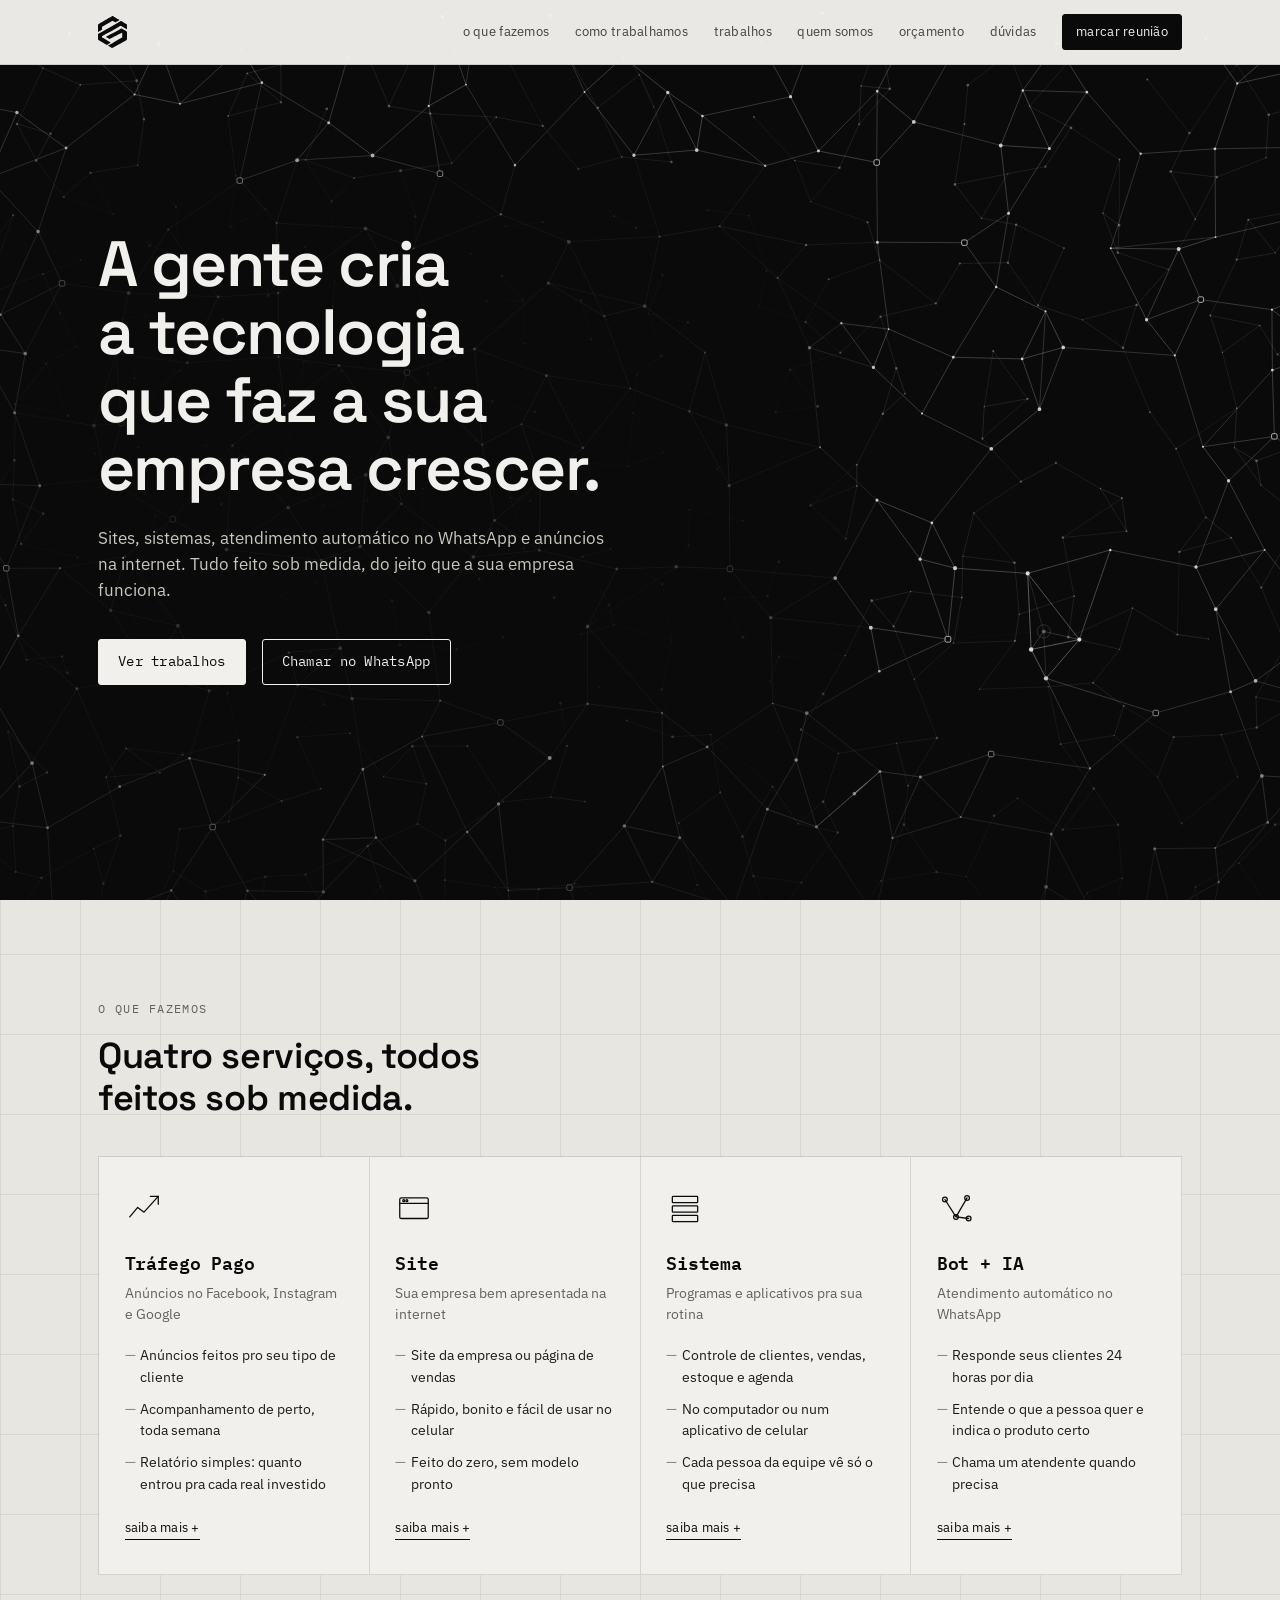
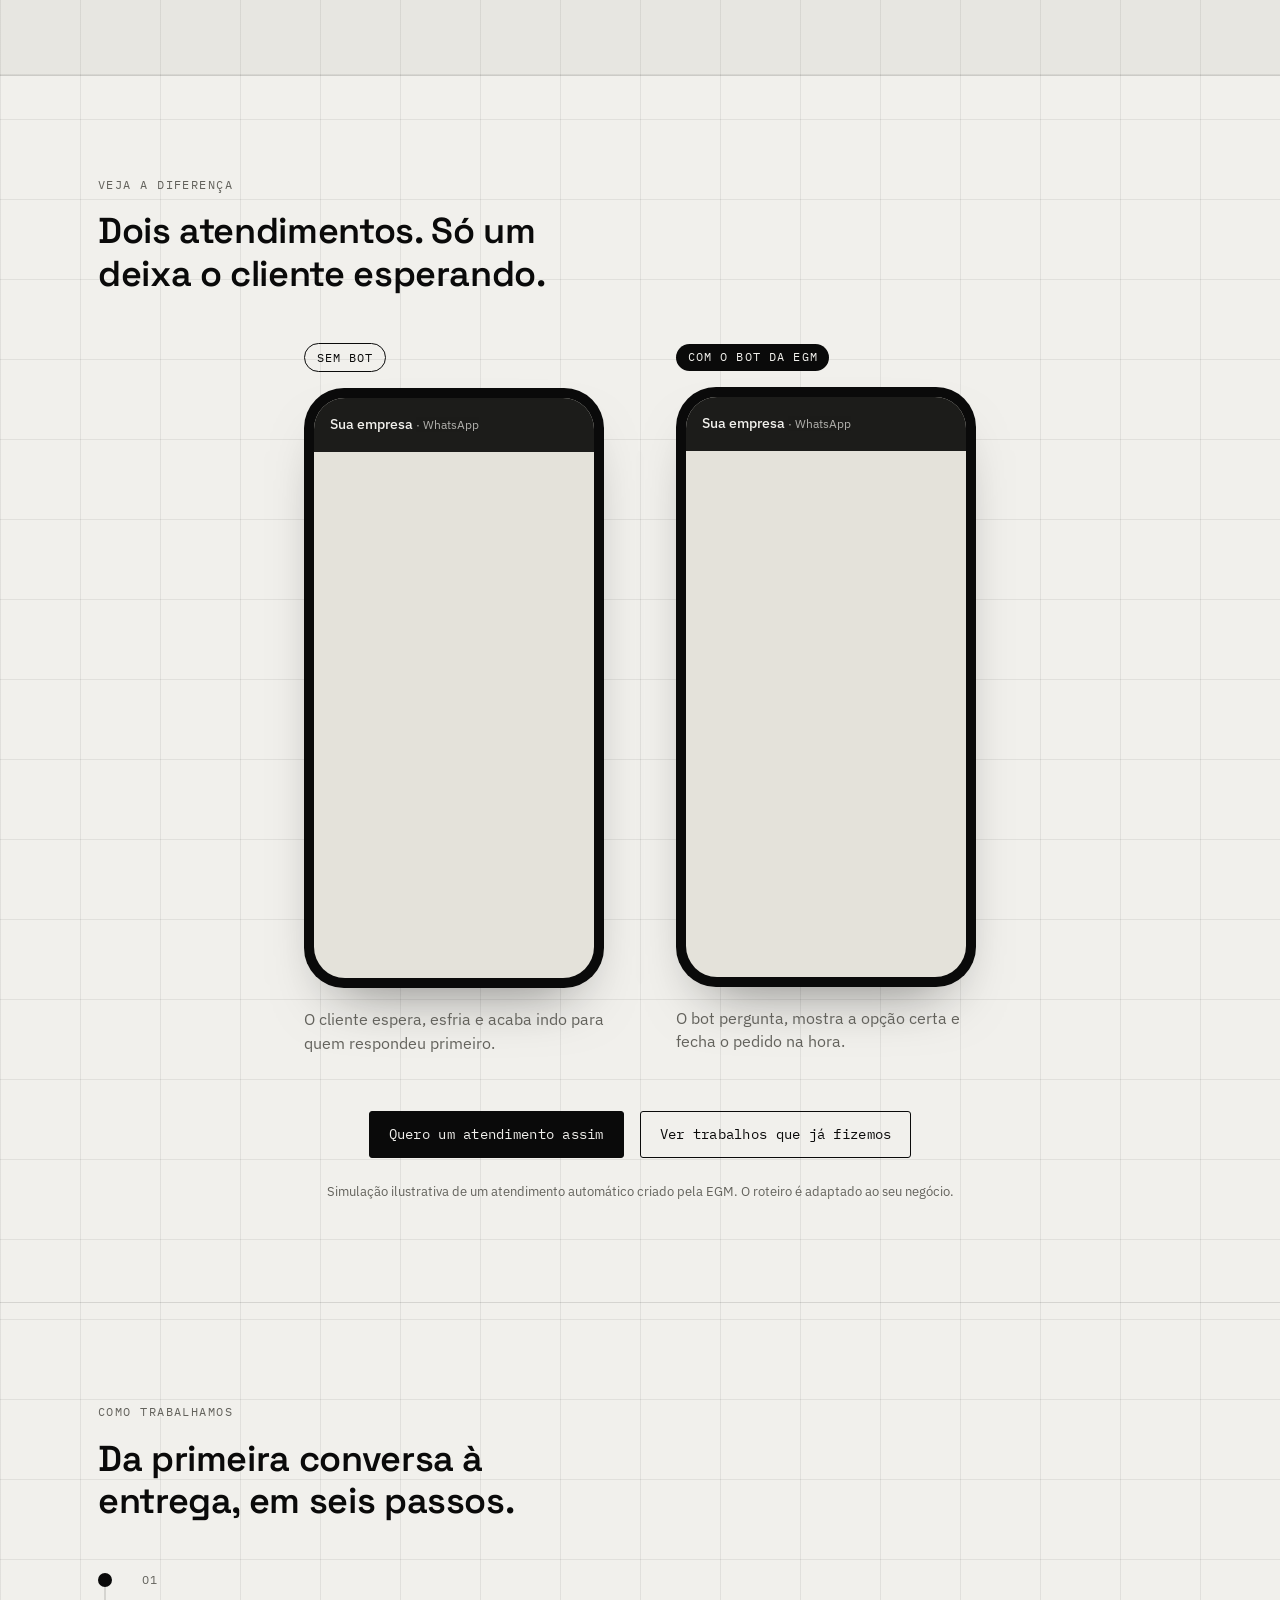
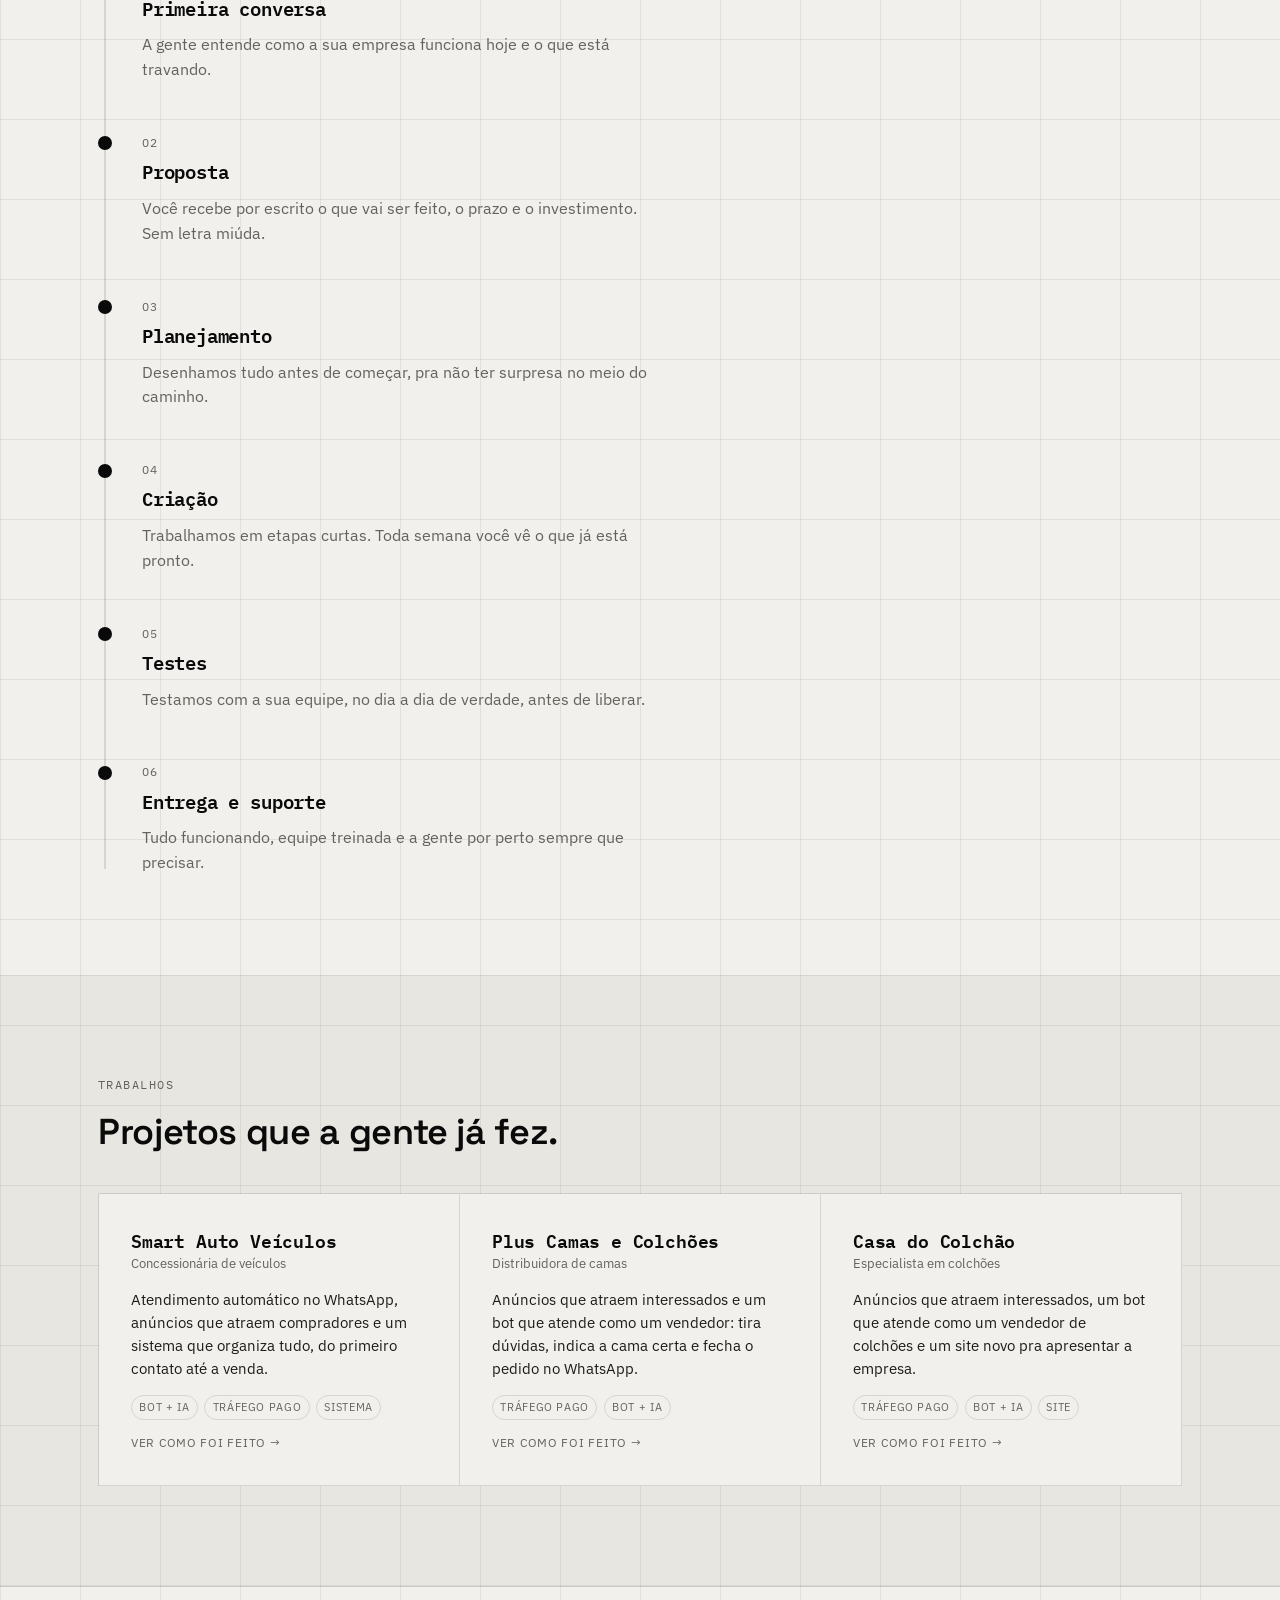
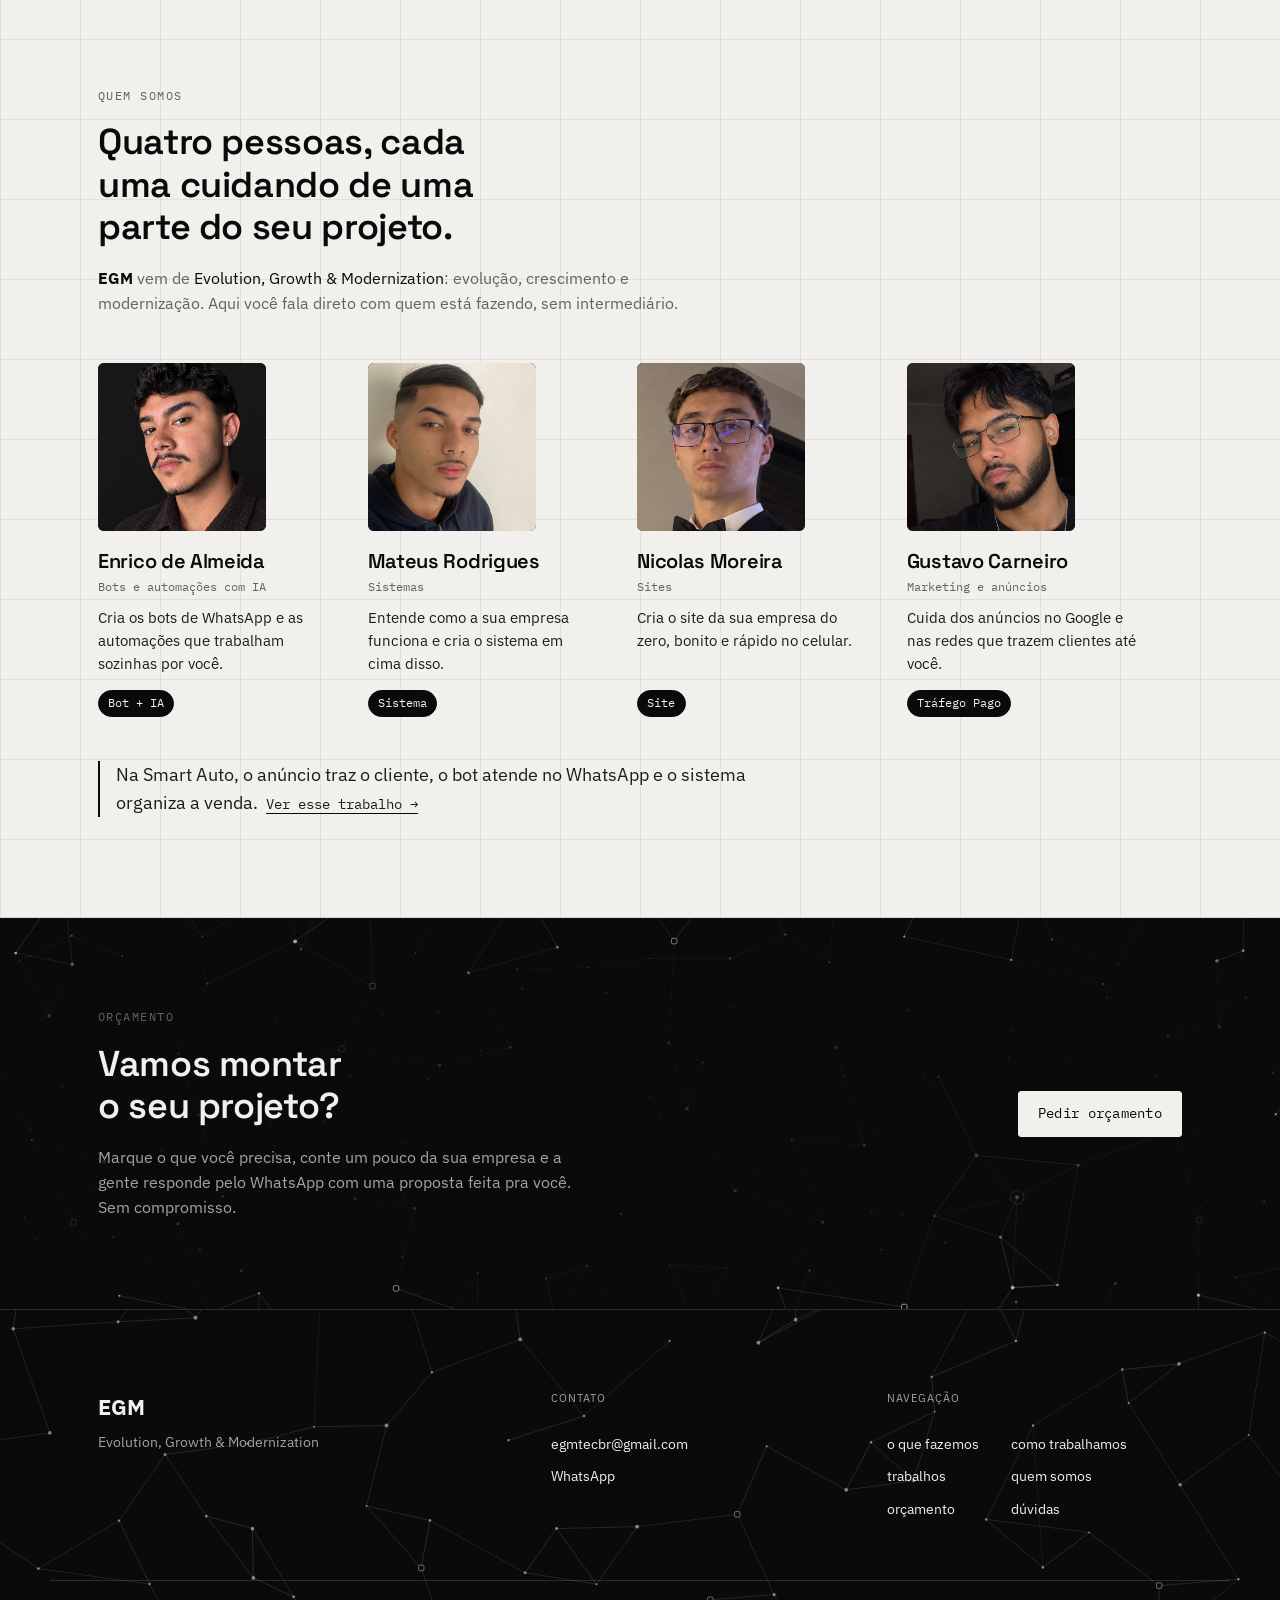
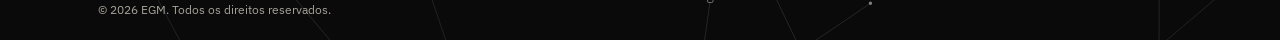
==== commit a594f24b: "Atualização do site EGM" ====
--- a/index.html
+++ b/index.html
@@ -22,13 +22,16 @@
   "name": "EGM",
   "alternateName": "Evolution, Growth & Modernization",
   "description": "Sites, sistemas, bots com IA no WhatsApp e tráfego pago, sob medida.",
-  "email": "egm.dev@gmail.com",
+  "email": "egmtecbr@gmail.com",
   "url": "https://www.egm.tec.br/",
   "logo": "https://www.egm.tec.br/assets/logo.png",
   "founder": [
     { "@type": "Person", "name": "Enrico de Almeida", "jobTitle": "Bots e automações com IA" },
-    { "@type": "Person", "name": "Mateus Rodrigues", "jobTitle": "Sistemas e sites" },
+    { "@type": "Person", "name": "Mateus Rodrigues", "jobTitle": "Sistemas" },
     { "@type": "Person", "name": "Gustavo Carneiro", "jobTitle": "Marketing e anúncios" }
+  ],
+  "member": [
+    { "@type": "Person", "name": "Nicolas Moreira", "jobTitle": "Sites" }
   ]
 }
 </script>
@@ -45,7 +48,7 @@
 
 <header class="nav" id="nav">
   <div class="nav__inner">
-    <a href="#top" class="nav__logo">EGM</a>
+    <a href="#top" class="nav__logo" aria-label="EGM, página inicial"><img src="assets/logo-mark.svg" alt="" width="29" height="32"></a>
     <nav class="nav__links" aria-label="Navegação principal">
       <a href="#servicos">o que fazemos</a>
       <a href="#processo">como trabalhamos</a>
@@ -145,6 +148,57 @@
     </div>
   </section>
 
+  <!-- A DIFERENÇA: sem bot x com bot (animação em CSS; roda só quando está na tela — js/main.js) -->
+  <section class="race" id="diferenca" aria-labelledby="raceTitle">
+    <div class="section-inner">
+      <p class="eyebrow">Veja a diferença</p>
+      <h2 class="section-title" id="raceTitle">Dois atendimentos. Só um deixa o cliente esperando.</h2>
+      <div class="race__phones" role="img" aria-label="Comparação de atendimento no WhatsApp. Sem bot, o cliente manda mensagem, fica aguardando e sai da conversa. Com o bot da EGM, ele escolhe o que procura e a faixa de valor, vê a opção ideal e o pedido é separado na hora.">
+        <div class="race__col">
+          <p class="race__tag race__tag--off">Sem bot</p>
+          <div class="race__phone" aria-hidden="true">
+            <div class="race__screen">
+              <div class="race__head">Sua empresa <span>· WhatsApp</span></div>
+              <div class="race__chat">
+                <div class="race__pill race__a ra8">Cliente saiu da conversa</div>
+                <div class="race__msg race__msg--them race__msg--wait race__a ra2"><span class="race__dot"></span><span class="race__dot"></span><span class="race__dot"></span> aguardando resposta</div>
+                <div class="race__msg race__msg--me race__a ra1">Oi, vi o anúncio de vocês. Pode me ajudar?</div>
+              </div>
+            </div>
+          </div>
+          <p class="race__caption">O cliente espera, esfria e acaba indo para quem respondeu primeiro.</p>
+        </div>
+        <div class="race__col">
+          <p class="race__tag race__tag--on">Com o bot da EGM</p>
+          <div class="race__phone" aria-hidden="true">
+            <div class="race__screen">
+              <div class="race__head">Sua empresa <span>· WhatsApp</span></div>
+              <div class="race__chat">
+                <div class="race__msg race__msg--me race__a ra1">Oi, vi o anúncio de vocês. Pode me ajudar?</div>
+                <div class="race__msg race__msg--them race__a ra2">Olá! Como posso te ajudar? Ver opções, tirar dúvidas, pedir ou agendar.</div>
+                <div class="race__msg race__msg--me race__a ra3">Quero ver as opções</div>
+                <div class="race__msg race__msg--them race__a ra4">Qual faixa de valor você procura?</div>
+                <div class="race__msg race__msg--me race__a ra5">Até R$ 500</div>
+                <div class="race__msg race__msg--them race__a ra6"><strong>Opção ideal para você</strong><br><span>Escolhida pelo que você contou.</span></div>
+                <div class="race__msg race__msg--me race__a ra7">Gostei! Como faço pra fechar?</div>
+                <div class="race__msg race__msg--them race__a ra8">Pronto! Já separei pra você e te passo os próximos passos.</div>
+              </div>
+            </div>
+          </div>
+          <p class="race__caption">O bot pergunta, mostra a opção certa e fecha o pedido na hora.</p>
+        </div>
+      </div>
+      <div class="race__nav">
+        <button type="button" class="race__next" data-dir="next" aria-label="Ver o atendimento com o bot da EGM"><span class="race__next-label">Ver com a EGM</span><span class="race__arrow" aria-hidden="true">→</span></button>
+      </div>
+      <div class="race__actions">
+        <a href="orcamento/?servico=bot" class="btn btn--primary">Quero um atendimento assim</a>
+        <a href="#trabalhos" class="btn btn--ghost">Ver trabalhos que já fizemos</a>
+      </div>
+      <p class="race__note">Simulação ilustrativa de um atendimento automático criado pela EGM. O roteiro é adaptado ao seu negócio.</p>
+    </div>
+  </section>
+
   <!-- COMO TRABALHAMOS -->
   <section class="process" id="processo">
     <div class="section-inner">
@@ -161,7 +215,7 @@
   <section class="portfolio section-tint" id="trabalhos">
     <div class="section-inner">
       <p class="eyebrow">Trabalhos</p>
-      <h2 class="section-title">Projetos que já estão funcionando.</h2>
+      <h2 class="section-title">Projetos que a gente já fez.</h2>
       <div class="portfolio__grid" id="portfolioGrid">
         <!-- cards carregados de data/projects.json -->
       </div>
@@ -174,7 +228,7 @@
 
       <div class="about__intro">
         <p class="eyebrow">Quem somos</p>
-        <h2 class="section-title">Três pessoas, cada uma cuidando de uma parte do seu projeto.</h2>
+        <h2 class="section-title">Quatro pessoas, cada uma cuidando de uma parte do seu projeto.</h2>
         <p class="about__lead"><strong>EGM</strong> vem de <em>Evolution, Growth &amp; Modernization</em>: evolução, crescimento e modernização. Aqui você fala direto com quem está fazendo, sem intermediário.</p>
       </div>
 
@@ -195,9 +249,19 @@
             <img src="assets/mateus.png" alt="Foto de Mateus Rodrigues" width="800" height="1000" loading="lazy" decoding="async">
           </div>
           <h3 class="member__name">Mateus Rodrigues</h3>
-          <p class="member__role">Sistemas e sites</p>
-          <p class="member__bio">Entende como a sua empresa funciona e cria o sistema e o site em cima disso.</p>
-          <div class="member__fronts"><a href="#servicos" class="member__front">Sistema</a><a href="#servicos" class="member__front">Site</a></div>
+          <p class="member__role">Sistemas</p>
+          <p class="member__bio">Entende como a sua empresa funciona e cria o sistema em cima disso.</p>
+          <div class="member__fronts"><a href="#servicos" class="member__front">Sistema</a></div>
+        </article>
+
+        <article class="member" role="listitem">
+          <div class="member__photo" data-initials="NM">
+            <img src="assets/nicolas.png" alt="Foto de Nicolas Moreira" width="640" height="800" loading="lazy" decoding="async">
+          </div>
+          <h3 class="member__name">Nicolas Moreira</h3>
+          <p class="member__role">Sites</p>
+          <p class="member__bio">Cria o site da sua empresa do zero, bonito e rápido no celular.</p>
+          <div class="member__fronts"><a href="#servicos" class="member__front">Site</a></div>
         </article>
 
         <article class="member" role="listitem">
@@ -213,7 +277,7 @@
       </div>
 
       <p class="team__together">
-        Na Smart Auto, os três trabalharam juntos: o anúncio traz o cliente, o bot atende no WhatsApp e o sistema organiza a venda.
+        Na Smart Auto, o anúncio traz o cliente, o bot atende no WhatsApp e o sistema organiza a venda.
         <a href="trabalhos/smart-auto/" class="team__together-link">Ver esse trabalho</a>
       </p>
 
@@ -244,7 +308,7 @@
     </div>
     <div class="footer__col">
       <p class="footer__label">contato</p>
-      <a href="mailto:egm.dev@gmail.com">egm.dev@gmail.com</a>
+      <a href="mailto:egmtecbr@gmail.com">egmtecbr@gmail.com</a>
       <a href="https://wa.me/5511942544758" target="_blank" rel="noopener">WhatsApp</a>
     </div>
     <div class="footer__col">
--- a/css/style.css
+++ b/css/style.css
@@ -126,17 +126,21 @@
    ============================================================ */
 .nav{
   position:fixed; top:0; left:0; right:0; z-index:500;
-  background:rgba(241,240,236,0.88); backdrop-filter:blur(8px);
-  border-bottom:1px solid var(--line);
-}
+  background:rgba(241,240,236,0.97);
+  border-bottom:1px solid var(--line); transition:box-shadow .25s;
+}
+.nav.is-scrolled{ box-shadow:0 10px 28px -18px rgba(10,10,10,.35); }
 .nav__inner{
   max-width:var(--max); margin:0 auto; padding:0 var(--gutter);
   height:64px; display:flex; align-items:center; justify-content:space-between;
 }
-.nav__logo{ font-weight:700; font-size:1.1rem; letter-spacing:-0.02em; }
+.nav__logo{ display:inline-flex; align-items:center; padding:.5rem 0; }
+.nav__logo img{ display:block; height:32px; width:auto; transition:transform .25s ease, opacity .2s; }
+.nav__logo:hover img{ transform:scale(1.06); opacity:.8; }
 .nav__links{ display:flex; align-items:center; gap:1.6rem; font-size:.82rem; letter-spacing:.02em; }
 .nav__links a{ opacity:.75; transition:opacity .15s; white-space:nowrap; }
 .nav__links a:hover{ opacity:1; }
+.nav__links a[aria-current]:not(.nav__cta){ opacity:1; text-decoration:underline; text-decoration-thickness:1px; text-underline-offset:7px; }
 .nav__cta{ border:1px solid var(--ink); padding:.5em 1em; border-radius:var(--radius); opacity:1 !important; }
 .nav__cta--primary{ background:var(--ink); color:var(--paper); }
 .nav__cta--primary:hover{ background:var(--ink-soft); }
@@ -168,6 +172,8 @@
   padding:128px 0 112px; isolation:isolate;
 }
 .nodegraph-canvas{ position:absolute; inset:0; width:100%; height:100%; z-index:0; }
+/* arrastando o fundo (js/nodegraph.js): não deixa o texto da seção ser selecionado sem querer */
+.is-dragging{ -webkit-user-select:none; user-select:none; }
 .hero::after{
   content:''; position:absolute; inset:0; z-index:0; pointer-events:none;
   background:
@@ -200,7 +206,7 @@
 }
 
 /* ============================================================
-   QUEM SOMOS — equipe com os 3 lado a lado, em qualquer tela
+   QUEM SOMOS — equipe: 4 lado a lado no computador, 2x2 no tablet e no celular
    ============================================================ */
 .about{ padding:100px 0; border-bottom:1px solid var(--line); }
 .about__intro{ max-width:720px; margin-bottom:3rem; }
@@ -208,10 +214,10 @@
 .about__lead strong{ color:var(--ink); }
 .about__lead em{ font-style:normal; color:var(--ink); }
 
-.team{ display:grid; grid-template-columns:repeat(3,1fr); gap:clamp(.65rem,3vw,2.5rem); max-width:1000px; }
+.team{ display:grid; grid-template-columns:repeat(4,1fr); gap:clamp(1.25rem,3vw,2.5rem); max-width:1040px; }
 .member{ display:flex; flex-direction:column; min-width:0; }
 
-/* Foto: assets/{enrico|mateus|gustavo}.png, colorida e pequena. */
+/* Foto: assets/{enrico|mateus|nicolas|gustavo}.png, colorida e pequena. */
 .member__photo{
   position:relative; aspect-ratio:1/1; width:100%; max-width:168px; overflow:hidden; border-radius:6px;
   background:
@@ -251,16 +257,19 @@
 .team__together-link::after{ content:' →'; }
 .team__together-link:hover{ border-bottom-style:dashed; }
 
-/* celular: continua 3 lado a lado, só mais enxuto */
+/* tablet e celular: 2x2, com bastante espaço pra ler o texto de cada pessoa */
+@media (max-width:860px){
+  .team{ grid-template-columns:repeat(2,1fr); gap:2rem clamp(1rem,4vw,2rem); max-width:640px; }
+}
 @media (max-width:640px){
   .about{ padding:64px 0; }
   .about__intro{ margin-bottom:1.75rem; }
   .about__lead{ font-size:.95rem; }
-  .member__photo{ max-width:none; margin-bottom:.6rem; }
-  .member__name{ font-size:.92rem; }
-  .member__role{ font-size:.66rem; line-height:1.35; margin-bottom:.45rem; }
-  .member__bio{ font-size:.76rem; line-height:1.45; margin-bottom:.6rem; color:var(--gray-600); }
-  .member__front{ font-size:.6rem; padding:.28em .6em; }
+  .member__photo{ max-width:none; margin-bottom:.75rem; }
+  .member__name{ font-size:1rem; }
+  .member__role{ font-size:.72rem; line-height:1.35; margin-bottom:.5rem; }
+  .member__bio{ font-size:.82rem; line-height:1.45; margin-bottom:.7rem; color:var(--gray-600); }
+  .member__front{ font-size:.66rem; padding:.28em .7em; }
   .team__together{ margin-top:2rem; font-size:1rem; }
 }
 
@@ -370,6 +379,11 @@
 }
 .project-card__more{ font-size:.75rem; letter-spacing:.06em; color:var(--gray-600); text-transform:uppercase; }
 .project-card.is-hidden{ display:none; }
+
+/* com 2 colunas e um número ímpar de trabalhos, o último ocupa a linha toda (sem buraco) */
+@media (min-width:641px) and (max-width:978px){
+  .portfolio__grid .project-card:last-child:nth-child(odd){ grid-column:1 / -1; }
+}
 
 @media (max-width:640px){
   .portfolio{ padding:80px 0; }
@@ -502,8 +516,8 @@
    SCROLL PROGRESS
    ============================================================ */
 .scroll-progress{
-  position:fixed; top:0; left:0; height:2px; width:0%; background:var(--ink);
-  z-index:600; transition:width .1s linear;
+  position:fixed; top:0; left:0; height:2px; width:100%; background:var(--ink);
+  z-index:600; transform:scaleX(0); transform-origin:0 0; will-change:transform;
 }
 
 /* ============================================================
@@ -555,3 +569,90 @@
    ============================================================ */
 .reveal{ opacity:0; transform:translateY(18px); transition:opacity .6s var(--ease), transform .6s var(--ease); }
 .reveal.is-visible{ opacity:1; transform:translateY(0); }
+
+
+/* ============================================================
+   A DIFERENÇA — sem bot x com bot (animação de 16 s em loop)
+   Só transform/opacity (leve). js/main.js liga .is-live quando a
+   seção está na tela e pausa fora dela. Sem JS ou com "reduzir
+   movimento": tudo aparece parado, já na conversa completa.
+   ============================================================ */
+.race{ padding:100px 0; border-bottom:1px solid var(--line); }
+.race .section-title{ margin-bottom:3rem; }
+.race__phones{ display:flex; justify-content:center; flex-wrap:wrap; gap:clamp(2rem,6vw,4.5rem); }
+.race__col{ width:300px; max-width:100%; }
+.race__tag{
+  display:inline-block; margin-bottom:1rem; padding:.4em 1em; border-radius:999px;
+  font-family:var(--font-mono); font-size:.72rem; letter-spacing:.1em; text-transform:uppercase;
+}
+.race__tag--off{ border:1px solid var(--ink); }
+.race__tag--on{ background:var(--ink); color:var(--paper); }
+.race__phone{
+  height:600px; padding:10px; border-radius:40px; background:var(--ink);
+  box-shadow:0 30px 60px -32px rgba(10,10,10,.55);
+}
+.race__screen{ height:100%; border-radius:31px; overflow:hidden; display:flex; flex-direction:column; background:#E4E2DA; }
+.race__head{ padding:1rem; background:var(--ink-soft); color:var(--paper); font-size:.88rem; font-weight:500; }
+.race__head span{ opacity:.7; font-weight:400; font-size:.76rem; }
+.race__chat{ flex:1; padding:.9rem; display:flex; flex-direction:column; justify-content:flex-end; gap:.45rem; font-size:.82rem; line-height:1.35; }
+.race__msg{ padding:.6rem .8rem; border-radius:14px; max-width:86%; }
+.race__msg--me{ align-self:flex-end; background:var(--ink); color:#fff; }
+.race__msg--them{ align-self:flex-start; background:#fff; color:var(--ink); }
+.race__msg strong{ font-weight:500; }
+.race__msg span{ color:var(--gray-600); }
+.race__msg--wait{ color:var(--gray-600); }
+.race__pill{ align-self:center; margin-bottom:.4rem; padding:.45rem .9rem; border-radius:999px; background:#fff; color:var(--gray-600); font-size:.76rem; }
+.race__dot{ display:inline-block; width:6px; height:6px; margin-right:3px; border-radius:50%; background:var(--gray-600); animation:race-dot 1.2s infinite; }
+.race__dot:nth-child(2){ animation-delay:.2s; }
+.race__dot:nth-child(3){ animation-delay:.4s; }
+.race__caption{ margin-top:1.25rem; color:var(--gray-600); font-size:.98rem; line-height:1.5; }
+.race__nav{ display:none; }
+.race__actions{ display:flex; justify-content:center; flex-wrap:wrap; gap:1rem; margin-top:3.5rem; }
+.race__note{ margin-top:1.5rem; text-align:center; color:var(--gray-600); font-size:.82rem; }
+
+.race__a{ animation-duration:16s; animation-iteration-count:infinite; animation-fill-mode:both; animation-timing-function:ease; }
+.ra1{ animation-name:race-s1; } .ra2{ animation-name:race-s2; } .ra3{ animation-name:race-s3; } .ra4{ animation-name:race-s4; }
+.ra5{ animation-name:race-s5; } .ra6{ animation-name:race-s6; } .ra7{ animation-name:race-s7; } .ra8{ animation-name:race-s8; }
+@keyframes race-s1{0%,3%{opacity:0;transform:translateY(10px)}6%,94%{opacity:1;transform:none}100%{opacity:0}}
+@keyframes race-s2{0%,9%{opacity:0;transform:translateY(10px)}12%,94%{opacity:1;transform:none}100%{opacity:0}}
+@keyframes race-s3{0%,22%{opacity:0;transform:translateY(10px)}25%,94%{opacity:1;transform:none}100%{opacity:0}}
+@keyframes race-s4{0%,31%{opacity:0;transform:translateY(10px)}34%,94%{opacity:1;transform:none}100%{opacity:0}}
+@keyframes race-s5{0%,44%{opacity:0;transform:translateY(10px)}47%,94%{opacity:1;transform:none}100%{opacity:0}}
+@keyframes race-s6{0%,53%{opacity:0;transform:translateY(10px)}56%,94%{opacity:1;transform:none}100%{opacity:0}}
+@keyframes race-s7{0%,66%{opacity:0;transform:translateY(10px)}69%,94%{opacity:1;transform:none}100%{opacity:0}}
+@keyframes race-s8{0%,75%{opacity:0;transform:translateY(10px)}78%,94%{opacity:1;transform:none}100%{opacity:0}}
+@keyframes race-dot{ 0%,100%{ opacity:.25; } 50%{ opacity:1; } }
+/* o JS marca .race--ready; sem ele (ou fora da tela) a animação não fica rodando à toa */
+.race--ready:not(.is-live) .race__a,
+.race--ready:not(.is-live) .race__dot{ animation-play-state:paused; }
+@media (prefers-reduced-motion:reduce){ .race__a, .race__dot{ animation:none; } }
+
+@media (max-width:700px){
+  .race{ padding:72px 0; }
+  .race .section-title{ margin-bottom:2rem; }
+  .race__phone{ height:560px; }
+  .race__actions .btn{ width:100%; justify-content:center; }
+
+  /* celular: um atendimento por vez (sem pedaço do próximo); troca pelo botão ou arrastando */
+  .race__phones{
+    flex-wrap:nowrap; justify-content:flex-start; gap:0;
+    overflow-x:auto; scroll-snap-type:x mandatory; overscroll-behavior-x:contain;
+    padding-bottom:2.25rem; margin-bottom:-1rem;
+    scrollbar-width:none; -webkit-overflow-scrolling:touch;
+  }
+  .race__phones::-webkit-scrollbar{ display:none; }
+  .race__col{ flex:0 0 100%; width:100%; display:flex; flex-direction:column; align-items:center; scroll-snap-align:center; scroll-snap-stop:always; }
+  .race__col > .race__phone, .race__col > .race__caption{ width:min(300px,100%); box-sizing:border-box; }
+  .race__caption{ text-align:center; }
+  .race__nav{ display:flex; justify-content:center; margin-top:1.25rem; }
+  .race__next{
+    display:inline-flex; align-items:center; gap:.65rem; padding:.85rem 1.3rem; border:0; border-radius:999px;
+    background:var(--ink); color:var(--paper); cursor:pointer;
+    font-family:var(--font-mono); font-size:.78rem; letter-spacing:.08em; text-transform:uppercase;
+  }
+  .race__arrow{ display:inline-block; font-size:1.05rem; line-height:1; animation:race-nudge 1.6s ease-in-out infinite; }
+  .race__next[data-dir="back"] .race__arrow{ animation-name:race-nudge-back; }
+}
+@keyframes race-nudge{ 0%,100%{ transform:translateX(0); } 50%{ transform:translateX(5px); } }
+@keyframes race-nudge-back{ 0%,100%{ transform:translateX(0); } 50%{ transform:translateX(-5px); } }
+@media (prefers-reduced-motion:reduce){ .race__arrow{ animation:none; } }
